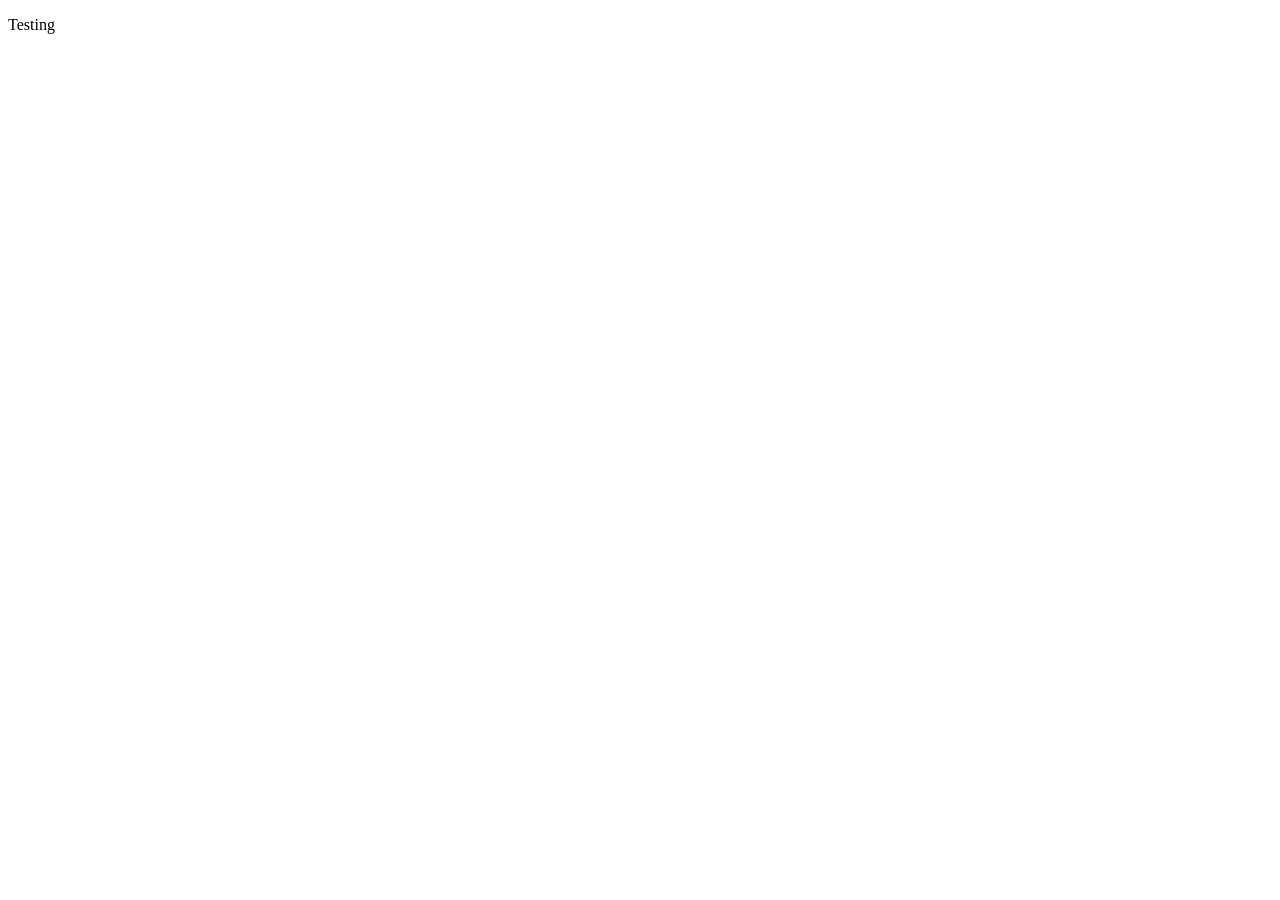
==== frontend/index.html @ ee6163d0 "first commit" ====
<!DOCTYPE html>
<html lang="en">

    <head>
        <meta charset="UTF-8">
        <meta name="viewport" content="width=device-width, initial-scale=1.0">
        <title>Flip Flash</title>

        <script src="https://www.gstatic.com/firebasejs/10.12.0/firebase-app-compat.js"></script>
        <script src="https://www.gstatic.com/firebasejs/10.12.0/firebase-firestore-compat.js"></script>
        <script src="https://www.gstatic.com/firebasejs/10.12.0/firebase-auth-compat.js"></script>

        <link rel="stylesheet" href="./index.css">
    </head>

    <body>

        <p>Testing</p>
        <script src="./js/firebase.js"></script>
        <script src="./js/app.js"></script>
    </body>

</html>
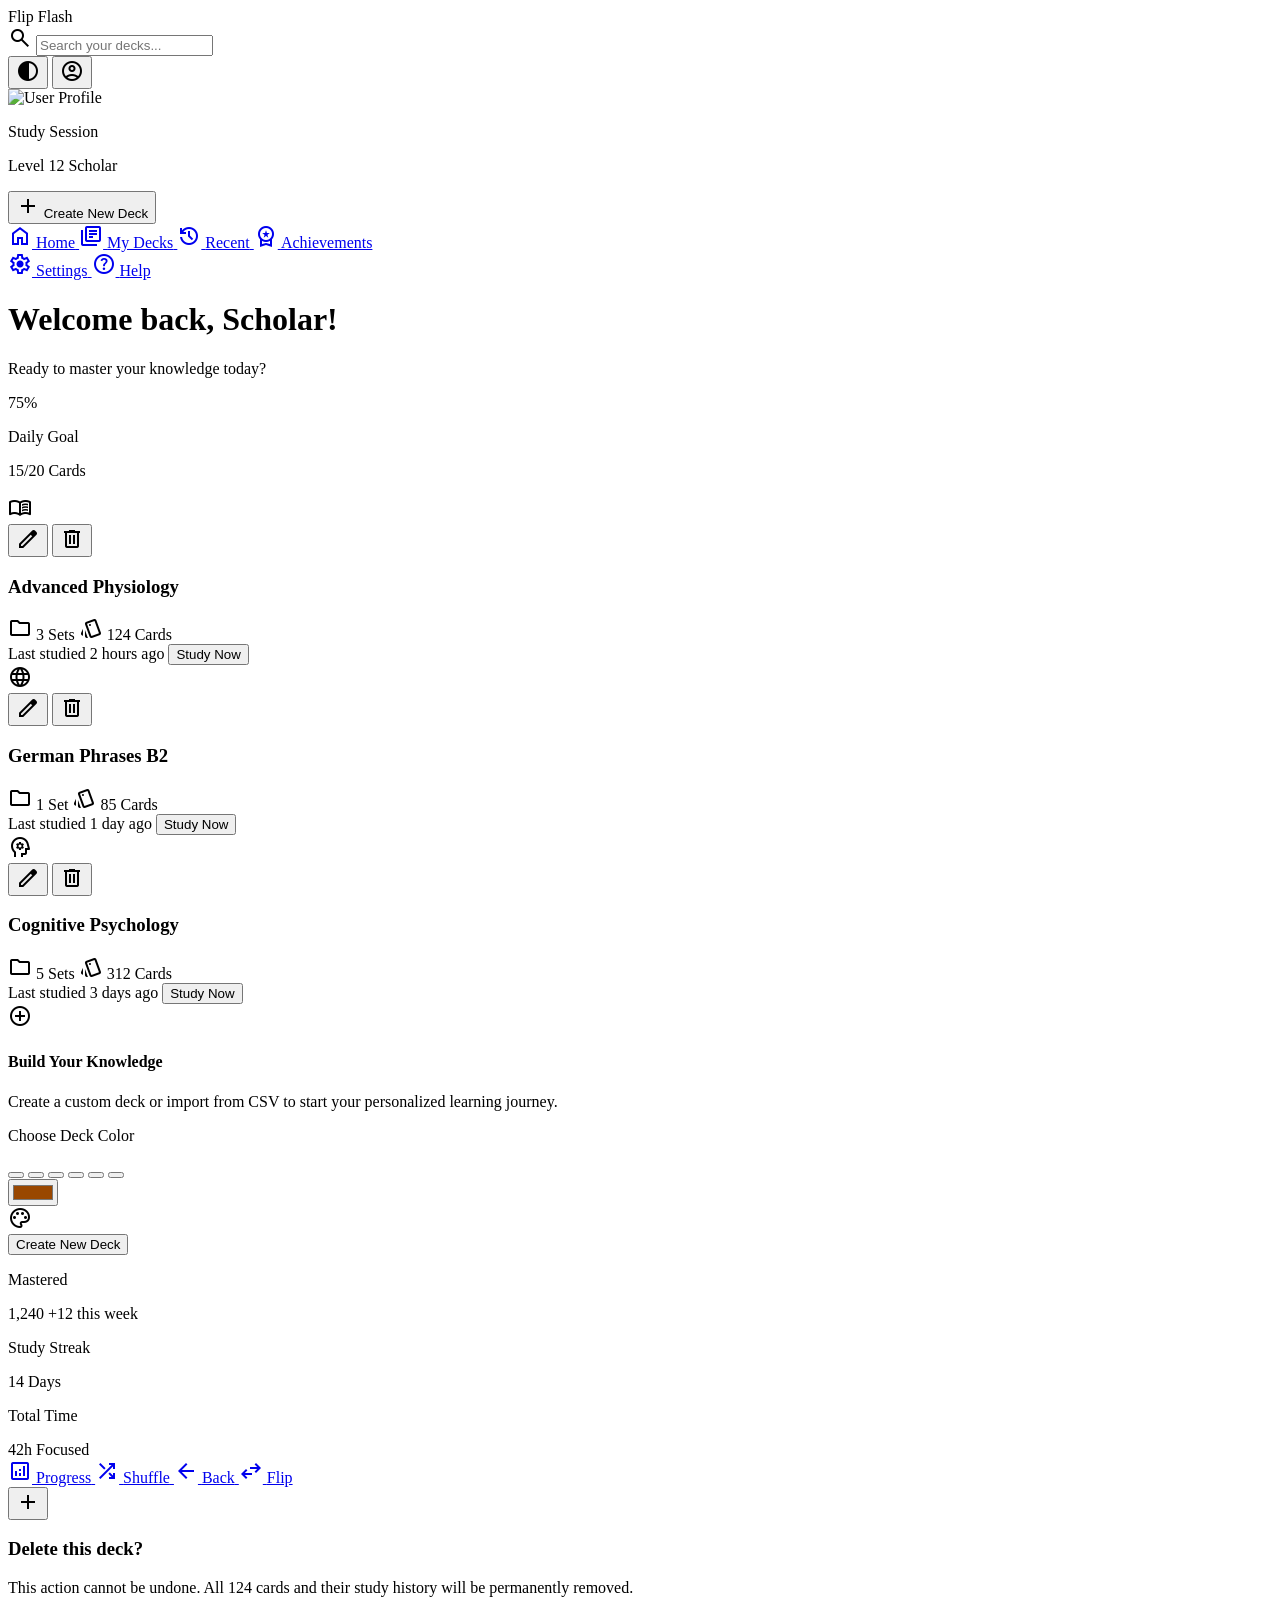
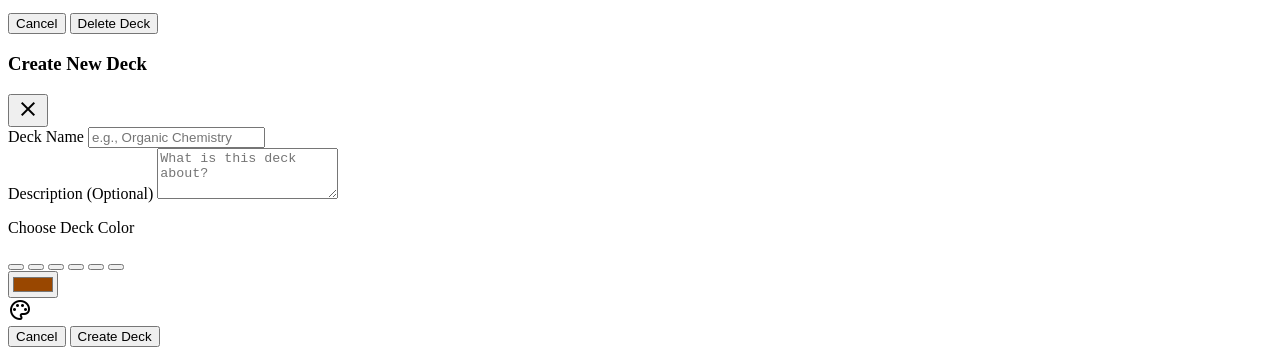
==== commit fe2fe85e: "second commit with html files" ====
--- a/frontend/index.html
+++ b/frontend/index.html
@@ -1,23 +1,577 @@
 <!DOCTYPE html>
-<html lang="en">
-
-    <head>
-        <meta charset="UTF-8">
-        <meta name="viewport" content="width=device-width, initial-scale=1.0">
-        <title>Flip Flash</title>
-
-        <script src="https://www.gstatic.com/firebasejs/10.12.0/firebase-app-compat.js"></script>
-        <script src="https://www.gstatic.com/firebasejs/10.12.0/firebase-firestore-compat.js"></script>
-        <script src="https://www.gstatic.com/firebasejs/10.12.0/firebase-auth-compat.js"></script>
-
-        <link rel="stylesheet" href="./index.css">
-    </head>
-
-    <body>
-
-        <p>Testing</p>
-        <script src="./js/firebase.js"></script>
-        <script src="./js/app.js"></script>
-    </body>
-
+<html class="light" lang="en">
+<head>
+  <meta charset="utf-8"/>
+  <meta content="width=device-width, initial-scale=1.0" name="viewport"/>
+  
+  <!-- Tailwind CSS -->
+  <script src="https://cdn.tailwindcss.com?plugins=forms,container-queries"></script>
+  
+  <!-- Fonts -->
+  <link href="https://fonts.googleapis.com/css2?family=Montserrat:wght@400;500;600;700&display=swap" rel="stylesheet"/>
+  <link href="https://fonts.googleapis.com/css2?family=Material+Symbols+Outlined:wght,FILL@100..700,0..1&display=swap" rel="stylesheet"/>
+  <link href="https://fonts.googleapis.com/css2?family=Material+Symbols+Outlined:wght,FILL@100..700,0..1&display=swap" rel="stylesheet"/>
+  
+  <!-- Tailwind Config -->
+  <script id="tailwind-config">
+    tailwind.config = {
+      darkMode: "class",
+      theme: {
+        extend: {
+          "colors": {
+            "secondary-fixed-dim": "#c8c6c5",
+            "on-primary-fixed": "#321300",
+            "on-error-container": "#93000a",
+            "tertiary": "#006397",
+            "on-secondary": "#ffffff",
+            "on-error": "#ffffff",
+            "surface-container-high": "#fbe4d7",
+            "outline": "#8c7263",
+            "on-secondary-container": "#656464",
+            "error-container": "#ffdad6",
+            "surface-tint": "#994700",
+            "on-tertiary": "#ffffff",
+            "tertiary-container": "#00a9fd",
+            "on-primary-fixed-variant": "#743500",
+            "surface": "#fff8f5",
+            "surface-variant": "#f5ded2",
+            "primary-container": "#ff7b00",
+            "surface-container": "#ffeadf",
+            "surface-container-low": "#fff1ea",
+            "error": "#ba1a1a",
+            "secondary": "#5f5e5e",
+            "tertiary-fixed-dim": "#92ccff",
+            "on-secondary-fixed-variant": "#474646",
+            "secondary-container": "#e5e2e1",
+            "on-surface-variant": "#584235",
+            "primary-fixed": "#ffdbc8",
+            "primary-fixed-dim": "#ffb68a",
+            "surface-container-lowest": "#ffffff",
+            "on-primary-container": "#5d2900",
+            "surface-dim": "#edd5ca",
+            "on-surface": "#251912",
+            "on-tertiary-container": "#003b5c",
+            "on-secondary-fixed": "#1c1b1b",
+            "inverse-primary": "#ffb68a",
+            "on-primary": "#ffffff",
+            "on-tertiary-fixed-variant": "#004b73",
+            "surface-bright": "#fff8f5",
+            "inverse-on-surface": "#ffede5",
+            "on-background": "#251912",
+            "background": "#fff8f5",
+            "primary": "#994700",
+            "tertiary-fixed": "#cce5ff",
+            "surface-container-highest": "#f5ded2",
+            "inverse-surface": "#3b2d26",
+            "on-tertiary-fixed": "#001d31",
+            "secondary-fixed": "#e5e2e1",
+            "outline-variant": "#e0c0af"
+          },
+          "borderRadius": {
+            "DEFAULT": "0.25rem",
+            "lg": "0.5rem",
+            "xl": "0.75rem",
+            "full": "9999px"
+          },
+          "spacing": {
+            "base": "8px",
+            "gutter": "16px",
+            "xl": "48px",
+            "lg": "24px",
+            "sm": "8px",
+            "md": "16px",
+            "margin-mobile": "16px",
+            "margin-desktop": "32px",
+            "xs": "4px"
+          },
+          "fontFamily": {
+            "headline-md": ["Montserrat"],
+            "headline-lg-mobile": ["Montserrat"],
+            "display-lg": ["Montserrat"],
+            "headline-lg": ["Montserrat"],
+            "body-md": ["Montserrat"],
+            "body-lg": ["Montserrat"],
+            "label-sm": ["Montserrat"],
+            "label-lg": ["Montserrat"]
+          },
+          "fontSize": {
+            "headline-md": ["24px", {"lineHeight": "32px", "fontWeight": "600"}],
+            "headline-lg-mobile": ["24px", {"lineHeight": "32px", "fontWeight": "700"}],
+            "display-lg": ["48px", {"lineHeight": "56px", "letterSpacing": "-0.02em", "fontWeight": "700"}],
+            "headline-lg": ["32px", {"lineHeight": "40px", "fontWeight": "700"}],
+            "body-md": ["16px", {"lineHeight": "24px", "fontWeight": "400"}],
+            "body-lg": ["18px", {"lineHeight": "28px", "fontWeight": "400"}],
+            "label-sm": ["12px", {"lineHeight": "16px", "fontWeight": "500"}],
+            "label-lg": ["14px", {"lineHeight": "20px", "letterSpacing": "0.01em", "fontWeight": "600"}]
+          }
+        },
+      },
+    }
+  </script>
+  
+  <!-- Custom Styles -->
+  <style>
+    .material-symbols-outlined {
+      font-variation-settings: 'FILL' 0, 'wght' 400, 'GRAD' 0, 'opsz' 24;
+    }
+    .card-lift {
+      transition: transform 0.2s ease, box-shadow 0.2s ease;
+    }
+    .card-lift:hover {
+      transform: translateY(-4px);
+      box-shadow: 0px 8px 30px rgba(0,0,0,0.12);
+    }
+  </style>
+</head>
+
+<body class="bg-surface font-body-md text-on-surface">
+
+  <!-- ==================== TOP APP BAR ==================== -->
+  <header class="bg-surface-container-lowest dark:bg-surface-dim border-b border-outline-variant dark:border-outline shadow-sm dark:shadow-none fixed top-0 full-width z-50 flex justify-between items-center w-full px-margin-mobile md:px-margin-desktop py-base">
+    
+    <!-- Logo -->
+    <div class="flex items-center gap-base">
+      <span class="font-display-lg text-headline-lg font-bold text-primary dark:text-primary-container">Flip Flash</span>
+    </div>
+    
+    <!-- Search Bar (Desktop) -->
+    <div class="hidden md:flex flex-1 max-w-xl mx-lg">
+      <div class="relative w-full">
+        <span class="material-symbols-outlined absolute left-3 top-1/2 -translate-y-1/2 text-on-surface-variant">search</span>
+        <input class="w-full bg-surface-container border-none rounded-full py-2 pl-10 pr-4 focus:ring-2 focus:ring-primary text-body-md" placeholder="Search your decks..." type="text"/>
+      </div>
+    </div>
+    
+    <!-- Action Buttons -->
+    <div class="flex items-center gap-md">
+      <!-- Theme Toggle -->
+      <button class="p-2 rounded-full hover:bg-surface-container-high dark:hover:bg-surface-container-highest transition-colors active:scale-95 duration-150 ease-in-out">
+        <span class="material-symbols-outlined text-primary dark:text-primary-fixed-dim" data-icon="contrast">contrast</span>
+      </button>
+      <!-- Profile -->
+      <button class="p-2 rounded-full hover:bg-surface-container-high dark:hover:bg-surface-container-highest transition-colors active:scale-95 duration-150 ease-in-out">
+        <span class="material-symbols-outlined text-primary dark:text-primary-fixed-dim" data-icon="account_circle">account_circle</span>
+      </button>
+    </div>
+    
+  </header>
+
+  <!-- ==================== MAIN LAYOUT ==================== -->
+  <div class="flex min-h-screen pt-20">
+    
+    <!-- ==================== SIDE NAVIGATION BAR (Desktop) ==================== -->
+    <aside class="h-screen w-64 hidden lg:flex flex-col border-r border-outline-variant dark:border-outline bg-surface dark:bg-surface-dim fixed left-0 top-0 z-40 p-md">
+      
+      <!-- User Profile Section -->
+      <div class="mt-20 mb-lg px-xs">
+        <div class="flex items-center gap-sm mb-lg">
+          <img 
+            alt="User Profile" 
+            class="w-10 h-10 rounded-full bg-primary-fixed" 
+            src="https://lh3.googleusercontent.com/aida-public/[base64]"
+          />
+          <div>
+            <p class="font-bold text-on-surface leading-tight">Study Session</p>
+            <p class="text-label-sm text-on-surface-variant">Level 12 Scholar</p>
+          </div>
+        </div>
+        
+        <!-- Create Deck Button -->
+        <button 
+          class="w-full py-3 bg-primary-container text-on-primary-container font-bold rounded-xl flex items-center justify-center gap-2 mb-lg shadow-sm hover:brightness-105 active:translate-x-1 duration-200" 
+          onclick="document.getElementById('createDeckModal').classList.remove('hidden')"
+        >
+          <span class="material-symbols-outlined">add</span>
+          Create New Deck
+        </button>
+        
+        <!-- Navigation Links -->
+        <nav class="space-y-sm">
+          <a class="flex items-center gap-md p-md bg-primary-container dark:bg-primary-fixed text-on-primary-container font-bold rounded-xl active:translate-x-1 duration-200" href="#">
+            <span class="material-symbols-outlined" data-icon="home">home</span>
+            <span>Home</span>
+          </a>
+          <a class="flex items-center gap-md p-md text-on-surface-variant dark:text-secondary-fixed-dim hover:bg-surface-variant dark:hover:bg-secondary-container rounded-xl transition-all active:translate-x-1 duration-200" href="#">
+            <span class="material-symbols-outlined" data-icon="library_books">library_books</span>
+            <span>My Decks</span>
+          </a>
+          <a class="flex items-center gap-md p-md text-on-surface-variant dark:text-secondary-fixed-dim hover:bg-surface-variant dark:hover:bg-secondary-container rounded-xl transition-all active:translate-x-1 duration-200" href="#">
+            <span class="material-symbols-outlined" data-icon="history">history</span>
+            <span>Recent</span>
+          </a>
+          <a class="flex items-center gap-md p-md text-on-surface-variant dark:text-secondary-fixed-dim hover:bg-surface-variant dark:hover:bg-secondary-container rounded-xl transition-all active:translate-x-1 duration-200" href="#">
+            <span class="material-symbols-outlined" data-icon="workspace_premium">workspace_premium</span>
+            <span>Achievements</span>
+          </a>
+        </nav>
+      </div>
+      
+      <!-- Bottom Links -->
+      <div class="mt-auto border-t border-outline-variant pt-md">
+        <a class="flex items-center gap-md p-md text-on-surface-variant hover:bg-surface-variant rounded-xl transition-all" href="#">
+          <span class="material-symbols-outlined" data-icon="settings">settings</span>
+          <span>Settings</span>
+        </a>
+        <a class="flex items-center gap-md p-md text-on-surface-variant hover:bg-surface-variant rounded-xl transition-all" href="#">
+          <span class="material-symbols-outlined" data-icon="help">help</span>
+          <span>Help</span>
+        </a>
+      </div>
+      
+    </aside>
+
+    <!-- ==================== MAIN CONTENT ==================== -->
+    <main class="flex-1 lg:ml-64 p-margin-mobile md:p-margin-desktop bg-surface">
+      <div class="max-w-[1200px] mx-auto">
+        
+        <!-- Header Section -->
+        <div class="flex flex-col md:flex-row md:items-end justify-between gap-md mb-xl">
+          <div>
+            <h1 class="font-display-lg text-headline-lg text-on-surface">Welcome back, Scholar!</h1>
+            <p class="text-body-lg text-on-surface-variant">Ready to master your knowledge today?</p>
+          </div>
+          
+          <!-- Daily Goal -->
+          <div class="flex items-center gap-md bg-surface-container-low p-md rounded-2xl border border-outline-variant/30">
+            <div class="w-12 h-12 rounded-full border-4 border-primary border-t-outline-variant flex items-center justify-center">
+              <span class="text-label-lg font-bold">75%</span>
+            </div>
+            <div>
+              <p class="text-label-sm text-on-surface-variant uppercase tracking-wider">Daily Goal</p>
+              <p class="text-body-md font-bold">15/20 Cards</p>
+            </div>
+          </div>
+        </div>
+
+        <!-- ==================== BENTO GRID - DECKS ==================== -->
+        <div class="grid grid-cols-1 md:grid-cols-2 xl:grid-cols-3 gap-lg">
+          
+          <!-- Deck Card 1: Advanced Physiology -->
+          <div class="card-lift relative group bg-surface-container-lowest border border-outline-variant rounded-xl p-lg shadow-[0px_4px_20px_rgba(0,0,0,0.05)]">
+            <div class="absolute top-0 left-0 w-1.5 h-full bg-primary rounded-l-xl"></div>
+            
+            <div class="flex justify-between items-start mb-md">
+              <div class="bg-primary/10 text-primary p-2 rounded-lg">
+                <span class="material-symbols-outlined">menu_book</span>
+              </div>
+              <div class="flex gap-xs">
+                <button class="p-1.5 text-on-surface-variant hover:bg-surface-variant rounded-full transition-colors">
+                  <span class="material-symbols-outlined text-[20px]">edit</span>
+                </button>
+                <button class="p-1.5 text-error hover:bg-error-container rounded-full transition-colors">
+                  <span class="material-symbols-outlined text-[20px]">delete</span>
+                </button>
+              </div>
+            </div>
+            
+            <h3 class="font-headline-md text-headline-md text-on-surface mb-xs">Advanced Physiology</h3>
+            
+            <div class="flex items-center gap-base text-label-lg text-on-surface-variant mb-lg">
+              <span class="flex items-center gap-xs">
+                <span class="material-symbols-outlined text-[18px]">folder</span> 3 Sets
+              </span>
+              <span class="w-1 h-1 bg-outline-variant rounded-full"></span>
+              <span class="flex items-center gap-xs">
+                <span class="material-symbols-outlined text-[18px]">style</span> 124 Cards
+              </span>
+            </div>
+            
+            <div class="flex items-center justify-between mt-auto pt-md border-t border-outline-variant/30">
+              <span class="text-label-sm text-on-surface-variant">Last studied 2 hours ago</span>
+              <button class="bg-surface-variant hover:bg-primary hover:text-on-primary text-primary font-bold px-4 py-2 rounded-full transition-all text-label-lg">Study Now</button>
+            </div>
+          </div>
+
+          <!-- Deck Card 2: German Phrases B2 -->
+          <div class="card-lift relative group bg-surface-container-lowest border border-outline-variant rounded-xl p-lg shadow-[0px_4px_20px_rgba(0,0,0,0.05)]">
+            <div class="absolute top-0 left-0 w-1.5 h-full bg-tertiary rounded-l-xl"></div>
+            
+            <div class="flex justify-between items-start mb-md">
+              <div class="bg-tertiary/10 text-tertiary p-2 rounded-lg">
+                <span class="material-symbols-outlined">language</span>
+              </div>
+              <div class="flex gap-xs">
+                <button class="p-1.5 text-on-surface-variant hover:bg-surface-variant rounded-full transition-colors">
+                  <span class="material-symbols-outlined text-[20px]">edit</span>
+                </button>
+                <button class="p-1.5 text-error hover:bg-error-container rounded-full transition-colors">
+                  <span class="material-symbols-outlined text-[20px]">delete</span>
+                </button>
+              </div>
+            </div>
+            
+            <h3 class="font-headline-md text-headline-md text-on-surface mb-xs">German Phrases B2</h3>
+            
+            <div class="flex items-center gap-base text-label-lg text-on-surface-variant mb-lg">
+              <span class="flex items-center gap-xs">
+                <span class="material-symbols-outlined text-[18px]">folder</span> 1 Set
+              </span>
+              <span class="w-1 h-1 bg-outline-variant rounded-full"></span>
+              <span class="flex items-center gap-xs">
+                <span class="material-symbols-outlined text-[18px]">style</span> 85 Cards
+              </span>
+            </div>
+            
+            <div class="flex items-center justify-between mt-auto pt-md border-t border-outline-variant/30">
+              <span class="text-label-sm text-on-surface-variant">Last studied 1 day ago</span>
+              <button class="bg-surface-variant hover:bg-tertiary hover:text-on-tertiary text-tertiary font-bold px-4 py-2 rounded-full transition-all text-label-lg">Study Now</button>
+            </div>
+          </div>
+
+          <!-- Deck Card 3: Cognitive Psychology -->
+          <div class="card-lift relative group bg-surface-container-lowest border border-outline-variant rounded-xl p-lg shadow-[0px_4px_20px_rgba(0,0,0,0.05)]">
+            <div class="absolute top-0 left-0 w-1.5 h-full bg-secondary rounded-l-xl"></div>
+            
+            <div class="flex justify-between items-start mb-md">
+              <div class="bg-secondary/10 text-secondary p-2 rounded-lg">
+                <span class="material-symbols-outlined">psychology</span>
+              </div>
+              <div class="flex gap-xs">
+                <button class="p-1.5 text-on-surface-variant hover:bg-surface-variant rounded-full transition-colors">
+                  <span class="material-symbols-outlined text-[20px]">edit</span>
+                </button>
+                <button class="p-1.5 text-error hover:bg-error-container rounded-full transition-colors">
+                  <span class="material-symbols-outlined text-[20px]">delete</span>
+                </button>
+              </div>
+            </div>
+            
+            <h3 class="font-headline-md text-headline-md text-on-surface mb-xs">Cognitive Psychology</h3>
+            
+            <div class="flex items-center gap-base text-label-lg text-on-surface-variant mb-lg">
+              <span class="flex items-center gap-xs">
+                <span class="material-symbols-outlined text-[18px]">folder</span> 5 Sets
+              </span>
+              <span class="w-1 h-1 bg-outline-variant rounded-full"></span>
+              <span class="flex items-center gap-xs">
+                <span class="material-symbols-outlined text-[18px]">style</span> 312 Cards
+              </span>
+            </div>
+            
+            <div class="flex items-center justify-between mt-auto pt-md border-t border-outline-variant/30">
+              <span class="text-label-sm text-on-surface-variant">Last studied 3 days ago</span>
+              <button class="bg-surface-variant hover:bg-secondary hover:text-on-secondary text-secondary font-bold px-4 py-2 rounded-full transition-all text-label-lg">Study Now</button>
+            </div>
+          </div>
+
+          <!-- ==================== ADD NEW DECK SECTION ==================== -->
+          <div class="col-span-1 md:col-span-2 xl:col-span-3 bg-primary-container/20 rounded-2xl border-2 border-dashed border-primary/30 flex flex-col items-center justify-center text-center p-lg md:p-xl">
+            
+            <div class="bg-primary text-on-primary w-16 h-16 rounded-full flex items-center justify-center mb-md shadow-lg">
+              <span class="material-symbols-outlined text-[32px]">add_circle</span>
+            </div>
+            
+            <h4 class="font-headline-md text-headline-md text-primary mb-xs">Build Your Knowledge</h4>
+            <p class="text-body-lg text-on-surface-variant max-w-md mx-auto mb-lg">
+              Create a custom deck or import from CSV to start your personalized learning journey.
+            </p>
+            
+            <!-- Color Picker -->
+            <div class="w-full max-w-md mx-auto mb-lg text-left">
+              <p class="text-label-lg text-on-surface-variant mb-md text-center">Choose Deck Color</p>
+              <div class="flex flex-wrap justify-center gap-md">
+                <button 
+                  class="w-10 h-10 rounded-full bg-primary border-2 border-white shadow-sm hover:scale-110 transition-transform ring-2 ring-primary ring-offset-2" 
+                  onclick="document.getElementById('createDeckModal').classList.remove('hidden')"
+                ></button>
+                <button 
+                  class="w-10 h-10 rounded-full bg-tertiary border-2 border-white shadow-sm hover:scale-110 transition-transform" 
+                  onclick="document.getElementById('createDeckModal').classList.remove('hidden')"
+                ></button>
+                <button 
+                  class="w-10 h-10 rounded-full bg-secondary border-2 border-white shadow-sm hover:scale-110 transition-transform" 
+                  onclick="document.getElementById('createDeckModal').classList.remove('hidden')"
+                ></button>
+                <button 
+                  class="w-10 h-10 rounded-full bg-[#E91E63] border-2 border-white shadow-sm hover:scale-110 transition-transform" 
+                  onclick="document.getElementById('createDeckModal').classList.remove('hidden')"
+                ></button>
+                <button 
+                  class="w-10 h-10 rounded-full bg-[#9C27B0] border-2 border-white shadow-sm hover:scale-110 transition-transform" 
+                  onclick="document.getElementById('createDeckModal').classList.remove('hidden')"
+                ></button>
+                <button 
+                  class="w-10 h-10 rounded-full bg-[#4CAF50] border-2 border-white shadow-sm hover:scale-110 transition-transform" 
+                  onclick="document.getElementById('createDeckModal').classList.remove('hidden')"
+                ></button>
+                
+                <!-- Custom Color Picker -->
+                <div class="relative w-10 h-10">
+                  <input class="absolute inset-0 w-full h-full opacity-0 cursor-pointer z-10" id="customColor" type="color" value="#994700"/>
+                  <div class="w-10 h-10 rounded-full border-2 border-dashed border-outline flex items-center justify-center bg-surface-container">
+                    <span class="material-symbols-outlined text-[20px] text-on-surface-variant">palette</span>
+                  </div>
+                </div>
+              </div>
+            </div>
+            
+            <button 
+              class="bg-primary text-on-primary font-bold px-xl py-md rounded-full shadow-md hover:brightness-110 active:scale-95 transition-all" 
+              onclick="document.getElementById('createDeckModal').classList.remove('hidden')"
+            >
+              Create New Deck
+            </button>
+          </div>
+          
+        </div>
+
+        <!-- ==================== LEARNING STATS SECTION ==================== -->
+        <div class="mt-xl grid grid-cols-1 md:grid-cols-3 gap-lg">
+          
+          <!-- Mastered Cards -->
+          <div class="bg-surface-container border border-outline-variant rounded-xl p-lg">
+            <p class="text-label-sm text-on-surface-variant uppercase tracking-widest font-bold mb-sm">Mastered</p>
+            <div class="flex items-end gap-sm">
+              <span class="text-display-lg font-display-lg text-on-surface leading-none">1,240</span>
+              <span class="text-tertiary font-bold mb-xs text-label-lg">+12 this week</span>
+            </div>
+          </div>
+          
+          <!-- Study Streak -->
+          <div class="bg-surface-container border border-outline-variant rounded-xl p-lg">
+            <p class="text-label-sm text-on-surface-variant uppercase tracking-widest font-bold mb-sm">Study Streak</p>
+            <div class="flex items-end gap-sm">
+              <span class="text-display-lg font-display-lg text-on-surface leading-none">14</span>
+              <span class="text-primary font-bold mb-xs text-label-lg">Days</span>
+            </div>
+          </div>
+          
+          <!-- Total Time -->
+          <div class="bg-surface-container border border-outline-variant rounded-xl p-lg">
+            <p class="text-label-sm text-on-surface-variant uppercase tracking-widest font-bold mb-sm">Total Time</p>
+            <div class="flex items-end gap-sm">
+              <span class="text-display-lg font-display-lg text-on-surface leading-none">42h</span>
+              <span class="text-on-surface-variant font-bold mb-xs text-label-lg">Focused</span>
+            </div>
+          </div>
+          
+        </div>
+        
+      </div>
+    </main>
+    
+  </div>
+
+  <!-- ==================== BOTTOM NAVIGATION BAR (Mobile Only) ==================== -->
+  <nav class="md:hidden fixed bottom-0 left-0 w-full z-50 flex justify-around items-center px-4 pb-safe pt-2 bg-surface-container/90 backdrop-blur-md shadow-lg rounded-t-xl">
+    <a class="flex flex-col items-center justify-center text-on-surface-variant hover:text-primary transition-transform hover:-translate-y-1" href="#">
+      <span class="material-symbols-outlined" data-icon="analytics">analytics</span>
+      <span class="font-label-lg text-label-lg">Progress</span>
+    </a>
+    
+    <!-- Center Shuffle Button -->
+    <a class="flex flex-col items-center justify-center bg-primary text-on-primary rounded-full w-12 h-12 mb-2 shadow-md Active: scale-90 transition-all duration-100 ease-out" href="#">
+      <span class="material-symbols-outlined" data-icon="shuffle">shuffle</span>
+      <span class="sr-only">Shuffle</span>
+    </a>
+    
+    <a class="flex flex-col items-center justify-center text-on-surface-variant hover:text-primary transition-transform hover:-translate-y-1" href="#">
+      <span class="material-symbols-outlined" data-icon="arrow_back">arrow_back</span>
+      <span class="font-label-lg text-label-lg">Back</span>
+    </a>
+    
+    <a class="flex flex-col items-center justify-center text-on-surface-variant hover:text-primary transition-transform hover:-translate-y-1" href="#">
+      <span class="material-symbols-outlined" data-icon="swap_horiz">swap_horiz</span>
+      <span class="font-label-lg text-label-lg">Flip</span>
+    </a>
+  </nav>
+
+  <!-- ==================== FLOATING ACTION BUTTON (FAB) ==================== -->
+  <button 
+    class="fixed bottom-gutter right-gutter md:bottom-xl md:right-xl bg-primary-container text-on-primary-container w-14 h-14 md:w-16 md:h-16 rounded-2xl shadow-xl flex items-center justify-center hover:scale-110 active:scale-95 transition-all z-30 lg:hidden" 
+    onclick="document.getElementById('createDeckModal').classList.remove('hidden')"
+  >
+    <span class="material-symbols-outlined text-[32px]">add</span>
+  </button>
+
+  <!-- ==================== DELETE CONFIRMATION MODAL (Hidden) ==================== -->
+  <div class="hidden fixed inset-0 bg-on-background/40 backdrop-blur-sm z-[100] flex items-center justify-center p-gutter">
+    <div class="bg-surface-container-lowest max-w-md w-full rounded-2xl p-xl shadow-2xl border border-outline-variant">
+      <h3 class="font-headline-md text-headline-md text-on-surface mb-md">Delete this deck?</h3>
+      <p class="text-body-md text-on-surface-variant mb-xl">
+        This action cannot be undone. All 124 cards and their study history will be permanently removed.
+      </p>
+      <div class="flex justify-end gap-md">
+        <button class="px-lg py-2 font-bold text-on-surface-variant hover:bg-surface-variant rounded-full transition-colors">Cancel</button>
+        <button class="px-lg py-2 font-bold bg-error text-on-error rounded-full hover:brightness-110 transition-all">Delete Deck</button>
+      </div>
+    </div>
+  </div>
+
+  <!-- ==================== CREATE DECK MODAL (Hidden) ==================== -->
+  <div class="hidden fixed inset-0 bg-on-background/40 backdrop-blur-sm z-[100] flex items-center justify-center p-gutter" id="createDeckModal">
+    <div class="bg-surface-container-lowest max-w-lg w-full rounded-2xl p-xl shadow-2xl border border-outline-variant flex flex-col gap-lg">
+      
+      <!-- Modal Header -->
+      <div class="flex justify-between items-center">
+        <h3 class="font-headline-md text-headline-md text-on-surface">Create New Deck</h3>
+        <button 
+          class="p-1 text-on-surface-variant hover:bg-surface-variant rounded-full" 
+          onclick="document.getElementById('createDeckModal').classList.add('hidden')"
+        >
+          <span class="material-symbols-outlined">close</span>
+        </button>
+      </div>
+      
+      <!-- Form Fields -->
+      <div class="space-y-md">
+        <!-- Deck Name -->
+        <div>
+          <label class="block text-label-lg text-on-surface-variant mb-xs">Deck Name</label>
+          <input 
+            class="w-full bg-surface-container border-outline-variant rounded-xl py-3 px-4 focus:ring-2 focus:ring-primary text-body-md" 
+            placeholder="e.g., Organic Chemistry" 
+            type="text"
+          />
+        </div>
+        
+        <!-- Description -->
+        <div>
+          <label class="block text-label-lg text-on-surface-variant mb-xs">Description (Optional)</label>
+          <textarea 
+            class="w-full bg-surface-container border-outline-variant rounded-xl py-3 px-4 focus:ring-2 focus:ring-primary text-body-md" 
+            placeholder="What is this deck about?" 
+            rows="3"
+          ></textarea>
+        </div>
+        
+        <!-- Color Picker -->
+        <div>
+          <p class="text-label-lg text-on-surface-variant mb-md">Choose Deck Color</p>
+          <div class="flex flex-wrap gap-md">
+            <button class="w-10 h-10 rounded-full bg-primary border-2 border-white shadow-sm hover:scale-110 transition-transform ring-2 ring-primary ring-offset-2"></button>
+            <button class="w-10 h-10 rounded-full bg-tertiary border-2 border-white shadow-sm hover:scale-110 transition-transform"></button>
+            <button class="w-10 h-10 rounded-full bg-secondary border-2 border-white shadow-sm hover:scale-110 transition-transform"></button>
+            <button class="w-10 h-10 rounded-full bg-[#E91E63] border-2 border-white shadow-sm hover:scale-110 transition-transform"></button>
+            <button class="w-10 h-10 rounded-full bg-[#9C27B0] border-2 border-white shadow-sm hover:scale-110 transition-transform"></button>
+            <button class="w-10 h-10 rounded-full bg-[#4CAF50] border-2 border-white shadow-sm hover:scale-110 transition-transform"></button>
+            
+            <!-- Custom Color Picker -->
+            <div class="relative w-10 h-10">
+              <input class="absolute inset-0 w-full h-full opacity-0 cursor-pointer z-10" type="color" value="#994700"/>
+              <div class="w-10 h-10 rounded-full border-2 border-dashed border-outline flex items-center justify-center bg-surface-container">
+                <span class="material-symbols-outlined text-[20px] text-on-surface-variant">palette</span>
+              </div>
+            </div>
+          </div>
+        </div>
+      </div>
+      
+      <!-- Modal Actions -->
+      <div class="flex justify-end gap-md pt-md">
+        <button 
+          class="px-lg py-2.5 font-bold text-on-surface-variant hover:bg-surface-variant rounded-full transition-colors" 
+          onclick="document.getElementById('createDeckModal').classList.add('hidden')"
+        >
+          Cancel
+        </button>
+        <button class="px-lg py-2.5 font-bold bg-[#FF7B00] text-white rounded-full hover:brightness-110 shadow-md transition-all">
+          Create Deck
+        </button>
+      </div>
+      
+    </div>
+  </div>
+
+</body>
 </html>
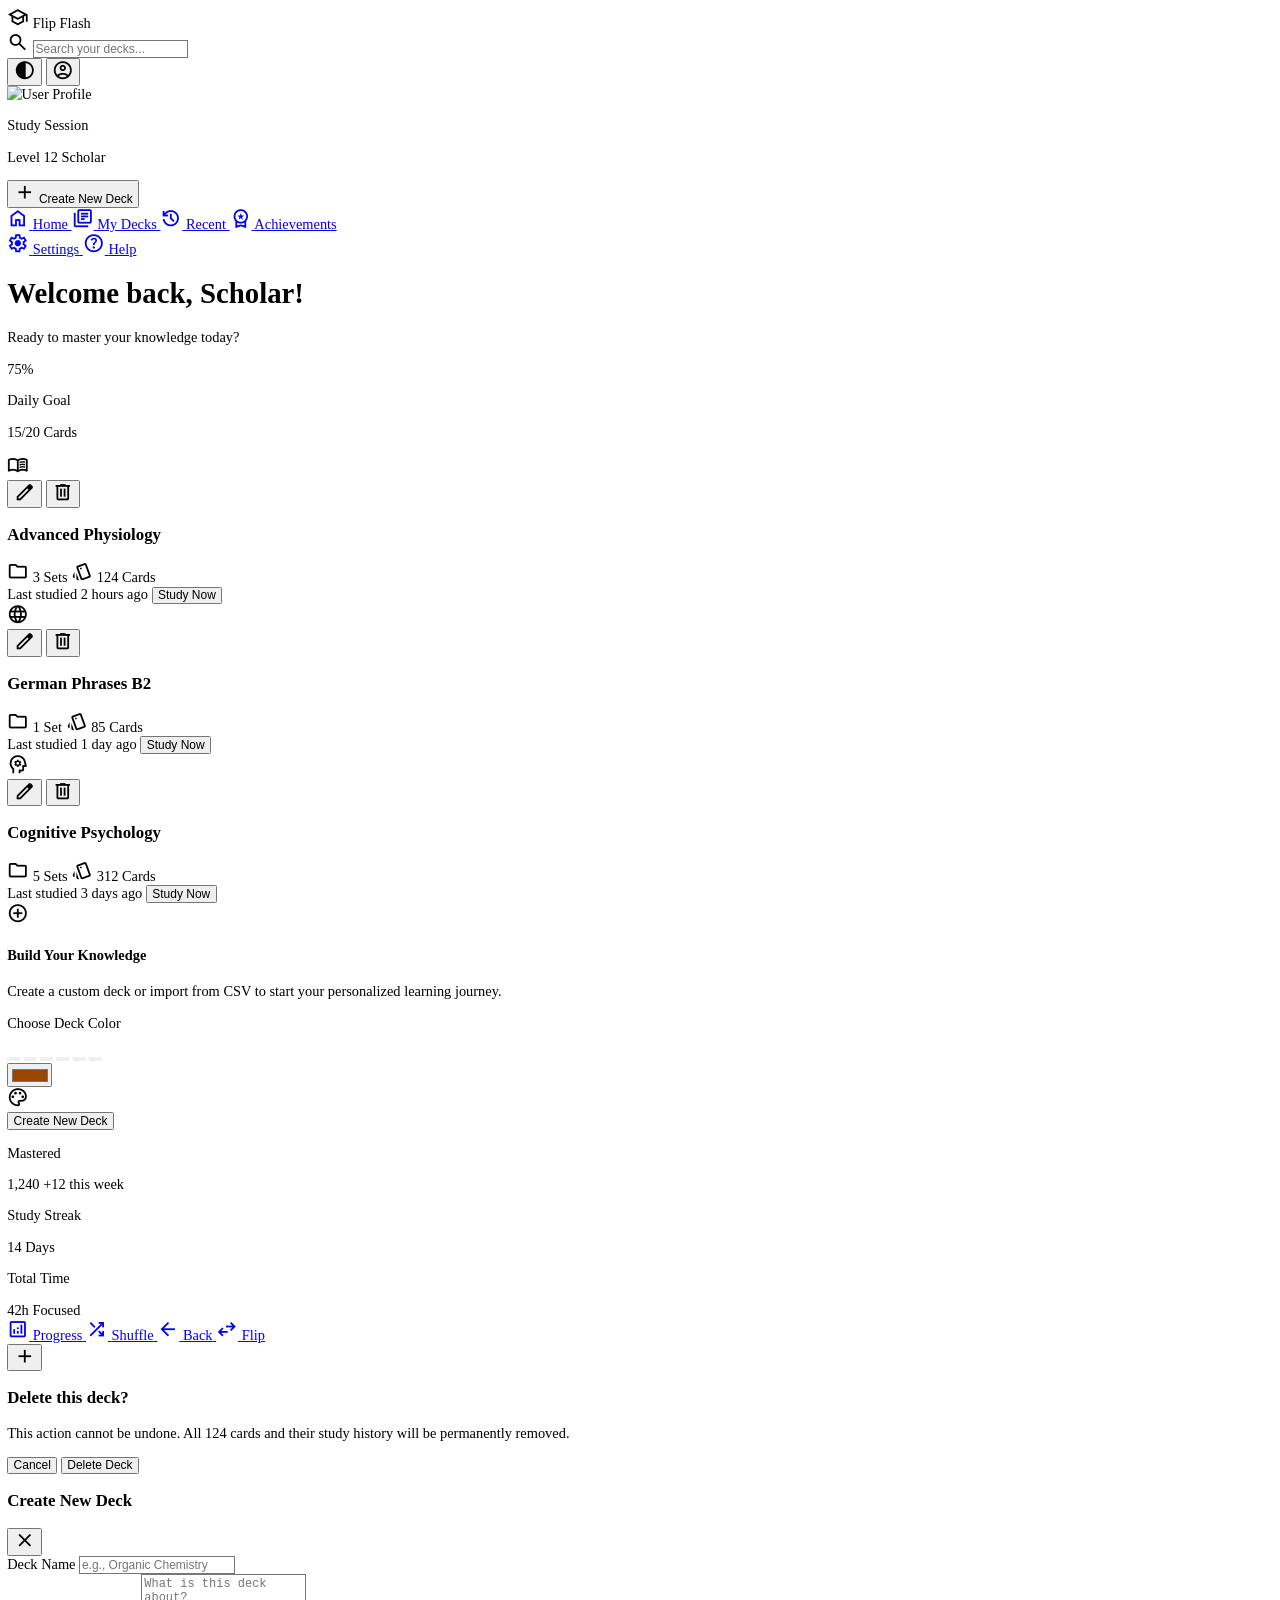
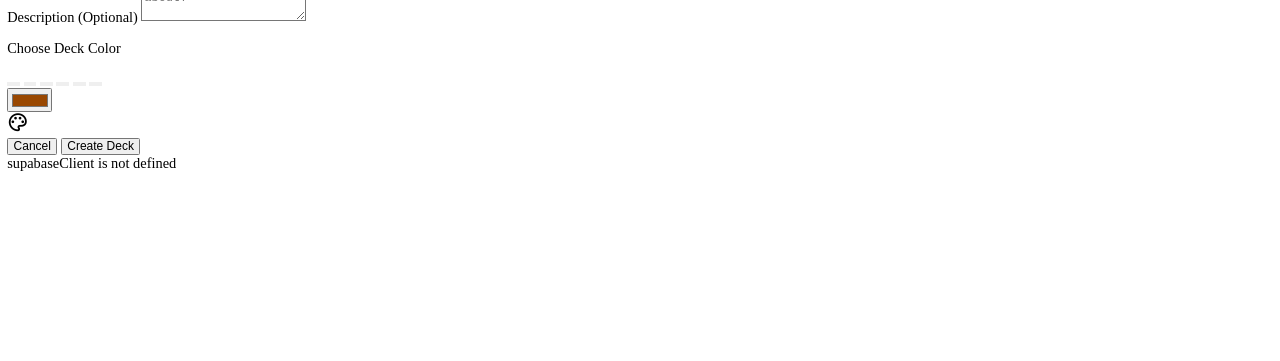
==== commit 2aae6b8a: ""6th: ôi tôi mệt quá"" ====
--- a/frontend/index.html
+++ b/frontend/index.html
@@ -111,6 +111,9 @@
   
   <!-- Custom Styles -->
   <style>
+    body {
+      zoom: 0.9;
+    }
     .material-symbols-outlined {
       font-variation-settings: 'FILL' 0, 'wght' 400, 'GRAD' 0, 'opsz' 24;
     }
@@ -122,6 +125,10 @@
       box-shadow: 0px 8px 30px rgba(0,0,0,0.12);
     }
   </style>
+
+  <script src="https://cdn.jsdelivr.net/npm/@supabase/supabase-js@2"></script>
+  <script src="./js/supabase-config.js"></script>
+  <script src="./js/app-supabase.js"></script>
 </head>
 
 <body class="bg-surface font-body-md text-on-surface">
@@ -130,7 +137,8 @@
   <header class="bg-surface-container-lowest dark:bg-surface-dim border-b border-outline-variant dark:border-outline shadow-sm dark:shadow-none fixed top-0 full-width z-50 flex justify-between items-center w-full px-margin-mobile md:px-margin-desktop py-base">
     
     <!-- Logo -->
-    <div class="flex items-center gap-base">
+    <div class="flex items-center gap-md">
+      <span class="material-symbols-outlined text-primary text-headline-lg">school</span>
       <span class="font-display-lg text-headline-lg font-bold text-primary dark:text-primary-container">Flip Flash</span>
     </div>
     
@@ -187,19 +195,19 @@
         
         <!-- Navigation Links -->
         <nav class="space-y-sm">
-          <a class="flex items-center gap-md p-md bg-primary-container dark:bg-primary-fixed text-on-primary-container font-bold rounded-xl active:translate-x-1 duration-200" href="#">
+          <a class="flex items-center gap-md p-md bg-primary-container dark:bg-primary-fixed text-on-primary-container font-bold rounded-xl active:translate-x-1 duration-200" href="index.html">
             <span class="material-symbols-outlined" data-icon="home">home</span>
             <span>Home</span>
           </a>
-          <a class="flex items-center gap-md p-md text-on-surface-variant dark:text-secondary-fixed-dim hover:bg-surface-variant dark:hover:bg-secondary-container rounded-xl transition-all active:translate-x-1 duration-200" href="#">
+          <a class="flex items-center gap-md p-md text-on-surface-variant dark:text-secondary-fixed-dim hover:bg-surface-variant dark:hover:bg-secondary-container rounded-xl transition-all active:translate-x-1 duration-200" href="decks.html">
             <span class="material-symbols-outlined" data-icon="library_books">library_books</span>
             <span>My Decks</span>
           </a>
-          <a class="flex items-center gap-md p-md text-on-surface-variant dark:text-secondary-fixed-dim hover:bg-surface-variant dark:hover:bg-secondary-container rounded-xl transition-all active:translate-x-1 duration-200" href="#">
+          <a class="flex items-center gap-md p-md text-on-surface-variant dark:text-secondary-fixed-dim hover:bg-surface-variant dark:hover:bg-secondary-container rounded-xl transition-all active:translate-x-1 duration-200" href="recent.html">
             <span class="material-symbols-outlined" data-icon="history">history</span>
             <span>Recent</span>
           </a>
-          <a class="flex items-center gap-md p-md text-on-surface-variant dark:text-secondary-fixed-dim hover:bg-surface-variant dark:hover:bg-secondary-container rounded-xl transition-all active:translate-x-1 duration-200" href="#">
+          <a class="flex items-center gap-md p-md text-on-surface-variant dark:text-secondary-fixed-dim hover:bg-surface-variant dark:hover:bg-secondary-container rounded-xl transition-all active:translate-x-1 duration-200" href="achievements.html">
             <span class="material-symbols-outlined" data-icon="workspace_premium">workspace_premium</span>
             <span>Achievements</span>
           </a>
@@ -208,11 +216,11 @@
       
       <!-- Bottom Links -->
       <div class="mt-auto border-t border-outline-variant pt-md">
-        <a class="flex items-center gap-md p-md text-on-surface-variant hover:bg-surface-variant rounded-xl transition-all" href="#">
+        <a class="flex items-center gap-md p-md text-on-surface-variant hover:bg-surface-variant rounded-xl transition-all" href="manage-account.html">
           <span class="material-symbols-outlined" data-icon="settings">settings</span>
           <span>Settings</span>
         </a>
-        <a class="flex items-center gap-md p-md text-on-surface-variant hover:bg-surface-variant rounded-xl transition-all" href="#">
+        <a class="flex items-center gap-md p-md text-on-surface-variant hover:bg-surface-variant rounded-xl transition-all" href="help.html">
           <span class="material-symbols-outlined" data-icon="help">help</span>
           <span>Help</span>
         </a>
@@ -244,7 +252,7 @@
         </div>
 
         <!-- ==================== BENTO GRID - DECKS ==================== -->
-        <div class="grid grid-cols-1 md:grid-cols-2 xl:grid-cols-3 gap-lg">
+        <div class="grid grid-cols-1 md:grid-cols-2 xl:grid-cols-3 gap-lg" id="decksGrid">
           
           <!-- Deck Card 1: Advanced Physiology -->
           <div class="card-lift relative group bg-surface-container-lowest border border-outline-variant rounded-xl p-lg shadow-[0px_4px_20px_rgba(0,0,0,0.05)]">
@@ -278,7 +286,7 @@
             
             <div class="flex items-center justify-between mt-auto pt-md border-t border-outline-variant/30">
               <span class="text-label-sm text-on-surface-variant">Last studied 2 hours ago</span>
-              <button class="bg-surface-variant hover:bg-primary hover:text-on-primary text-primary font-bold px-4 py-2 rounded-full transition-all text-label-lg">Study Now</button>
+              <button onclick="window.location.href='study-session.html'" class="bg-surface-variant hover:bg-primary hover:text-on-primary text-primary font-bold px-4 py-2 rounded-full transition-all text-label-lg">Study Now</button>
             </div>
           </div>
 
@@ -314,7 +322,7 @@
             
             <div class="flex items-center justify-between mt-auto pt-md border-t border-outline-variant/30">
               <span class="text-label-sm text-on-surface-variant">Last studied 1 day ago</span>
-              <button class="bg-surface-variant hover:bg-tertiary hover:text-on-tertiary text-tertiary font-bold px-4 py-2 rounded-full transition-all text-label-lg">Study Now</button>
+              <button onclick="window.location.href='study-session.html'" class="bg-surface-variant hover:bg-tertiary hover:text-on-tertiary text-tertiary font-bold px-4 py-2 rounded-full transition-all text-label-lg">Study Now</button>
             </div>
           </div>
 
@@ -350,12 +358,12 @@
             
             <div class="flex items-center justify-between mt-auto pt-md border-t border-outline-variant/30">
               <span class="text-label-sm text-on-surface-variant">Last studied 3 days ago</span>
-              <button class="bg-surface-variant hover:bg-secondary hover:text-on-secondary text-secondary font-bold px-4 py-2 rounded-full transition-all text-label-lg">Study Now</button>
+              <button onclick="window.location.href='study-session.html'" class="bg-surface-variant hover:bg-secondary hover:text-on-secondary text-secondary font-bold px-4 py-2 rounded-full transition-all text-label-lg">Study Now</button>
             </div>
           </div>
 
           <!-- ==================== ADD NEW DECK SECTION ==================== -->
-          <div class="col-span-1 md:col-span-2 xl:col-span-3 bg-primary-container/20 rounded-2xl border-2 border-dashed border-primary/30 flex flex-col items-center justify-center text-center p-lg md:p-xl">
+          <div id="addDeckSection" class="col-span-1 md:col-span-2 xl:col-span-3 bg-primary-container/20 rounded-2xl border-2 border-dashed border-primary/30 flex flex-col items-center justify-center text-center p-lg md:p-xl">
             
             <div class="bg-primary text-on-primary w-16 h-16 rounded-full flex items-center justify-center mb-md shadow-lg">
               <span class="material-symbols-outlined text-[32px]">add_circle</span>
@@ -573,5 +581,8 @@
     </div>
   </div>
 
+  <script src="./js/supabase-config.js"></script>
+  <script src="./js/app-supabase.js"></script>
+
 </body>
 </html>
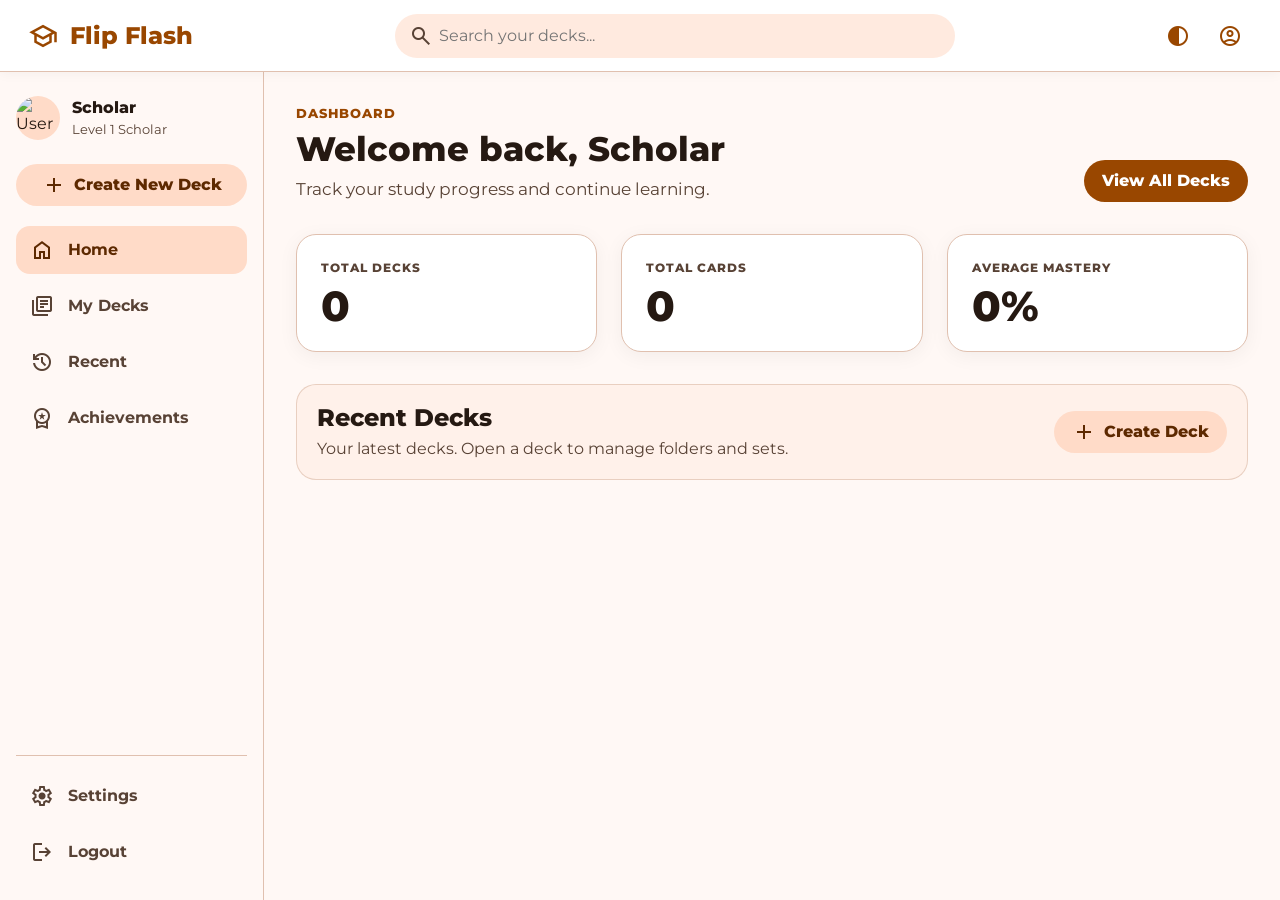
==== commit e5118a8a: ""7th: chỉnh html"" ====
--- a/frontend/index.html
+++ b/frontend/index.html
@@ -3,586 +3,266 @@
 <head>
   <meta charset="utf-8"/>
   <meta content="width=device-width, initial-scale=1.0" name="viewport"/>
-  
-  <!-- Tailwind CSS -->
+  <title>Dashboard - Flip Flash</title>
+
   <script src="https://cdn.tailwindcss.com?plugins=forms,container-queries"></script>
-  
-  <!-- Fonts -->
-  <link href="https://fonts.googleapis.com/css2?family=Montserrat:wght@400;500;600;700&display=swap" rel="stylesheet"/>
+  <link href="https://fonts.googleapis.com/css2?family=Montserrat:wght@400;500;600;700;800&display=swap" rel="stylesheet"/>
   <link href="https://fonts.googleapis.com/css2?family=Material+Symbols+Outlined:wght,FILL@100..700,0..1&display=swap" rel="stylesheet"/>
-  <link href="https://fonts.googleapis.com/css2?family=Material+Symbols+Outlined:wght,FILL@100..700,0..1&display=swap" rel="stylesheet"/>
-  
-  <!-- Tailwind Config -->
-  <script id="tailwind-config">
-    tailwind.config = {
-      darkMode: "class",
-      theme: {
-        extend: {
-          "colors": {
-            "secondary-fixed-dim": "#c8c6c5",
-            "on-primary-fixed": "#321300",
-            "on-error-container": "#93000a",
-            "tertiary": "#006397",
-            "on-secondary": "#ffffff",
-            "on-error": "#ffffff",
-            "surface-container-high": "#fbe4d7",
-            "outline": "#8c7263",
-            "on-secondary-container": "#656464",
-            "error-container": "#ffdad6",
-            "surface-tint": "#994700",
-            "on-tertiary": "#ffffff",
-            "tertiary-container": "#00a9fd",
-            "on-primary-fixed-variant": "#743500",
-            "surface": "#fff8f5",
-            "surface-variant": "#f5ded2",
-            "primary-container": "#ff7b00",
-            "surface-container": "#ffeadf",
-            "surface-container-low": "#fff1ea",
-            "error": "#ba1a1a",
-            "secondary": "#5f5e5e",
-            "tertiary-fixed-dim": "#92ccff",
-            "on-secondary-fixed-variant": "#474646",
-            "secondary-container": "#e5e2e1",
-            "on-surface-variant": "#584235",
-            "primary-fixed": "#ffdbc8",
-            "primary-fixed-dim": "#ffb68a",
-            "surface-container-lowest": "#ffffff",
-            "on-primary-container": "#5d2900",
-            "surface-dim": "#edd5ca",
-            "on-surface": "#251912",
-            "on-tertiary-container": "#003b5c",
-            "on-secondary-fixed": "#1c1b1b",
-            "inverse-primary": "#ffb68a",
-            "on-primary": "#ffffff",
-            "on-tertiary-fixed-variant": "#004b73",
-            "surface-bright": "#fff8f5",
-            "inverse-on-surface": "#ffede5",
-            "on-background": "#251912",
-            "background": "#fff8f5",
-            "primary": "#994700",
-            "tertiary-fixed": "#cce5ff",
-            "surface-container-highest": "#f5ded2",
-            "inverse-surface": "#3b2d26",
-            "on-tertiary-fixed": "#001d31",
-            "secondary-fixed": "#e5e2e1",
-            "outline-variant": "#e0c0af"
-          },
-          "borderRadius": {
-            "DEFAULT": "0.25rem",
-            "lg": "0.5rem",
-            "xl": "0.75rem",
-            "full": "9999px"
-          },
-          "spacing": {
-            "base": "8px",
-            "gutter": "16px",
-            "xl": "48px",
-            "lg": "24px",
-            "sm": "8px",
-            "md": "16px",
-            "margin-mobile": "16px",
-            "margin-desktop": "32px",
-            "xs": "4px"
-          },
-          "fontFamily": {
-            "headline-md": ["Montserrat"],
-            "headline-lg-mobile": ["Montserrat"],
-            "display-lg": ["Montserrat"],
-            "headline-lg": ["Montserrat"],
-            "body-md": ["Montserrat"],
-            "body-lg": ["Montserrat"],
-            "label-sm": ["Montserrat"],
-            "label-lg": ["Montserrat"]
-          },
-          "fontSize": {
-            "headline-md": ["24px", {"lineHeight": "32px", "fontWeight": "600"}],
-            "headline-lg-mobile": ["24px", {"lineHeight": "32px", "fontWeight": "700"}],
-            "display-lg": ["48px", {"lineHeight": "56px", "letterSpacing": "-0.02em", "fontWeight": "700"}],
-            "headline-lg": ["32px", {"lineHeight": "40px", "fontWeight": "700"}],
-            "body-md": ["16px", {"lineHeight": "24px", "fontWeight": "400"}],
-            "body-lg": ["18px", {"lineHeight": "28px", "fontWeight": "400"}],
-            "label-sm": ["12px", {"lineHeight": "16px", "fontWeight": "500"}],
-            "label-lg": ["14px", {"lineHeight": "20px", "letterSpacing": "0.01em", "fontWeight": "600"}]
-          }
-        },
-      },
-    }
-  </script>
-  
-  <!-- Custom Styles -->
-  <style>
-    body {
-      zoom: 0.9;
-    }
-    .material-symbols-outlined {
-      font-variation-settings: 'FILL' 0, 'wght' 400, 'GRAD' 0, 'opsz' 24;
-    }
-    .card-lift {
-      transition: transform 0.2s ease, box-shadow 0.2s ease;
-    }
-    .card-lift:hover {
-      transform: translateY(-4px);
-      box-shadow: 0px 8px 30px rgba(0,0,0,0.12);
-    }
-  </style>
+  <link rel="stylesheet" href="./css/flipflash-ui.css"/>
+</head>
+
+<body>
+  <header class="ff-topbar">
+    <a href="index.html" class="ff-brand">
+      <span class="material-symbols-outlined">school</span>
+      <span>Flip Flash</span>
+    </a>
+
+    <div class="ff-search">
+      <span class="material-symbols-outlined">search</span>
+      <input id="deckSearchInput" placeholder="Search your decks..." type="text"/>
+    </div>
+
+    <div class="ff-top-actions">
+      <button data-theme-toggle class="ff-icon-btn" type="button">
+        <span class="material-symbols-outlined" data-icon="contrast">contrast</span>
+      </button>
+      <a class="ff-icon-btn" href="manage-account.html">
+        <span class="material-symbols-outlined">account_circle</span>
+      </a>
+    </div>
+  </header>
+
+  <aside class="ff-sidebar">
+    <div class="ff-user">
+      <img class="ff-avatar" src="https://ui-avatars.com/api/?name=Flip+Flash&background=ffdbc8&color=994700" alt="User"/>
+      <div>
+        <p id="userName" class="ff-user-name">Scholar</p>
+        <p id="userLevel" class="ff-user-level">Level 1 Scholar</p>
+      </div>
+    </div>
+
+    <button data-modal-open="createDeckModal" class="ff-btn ff-btn-tonal" style="width:100%; margin-bottom:20px;" type="button">
+      <span class="material-symbols-outlined">add</span>
+      Create New Deck
+    </button>
+
+    <nav class="ff-nav">
+      <a href="index.html" class="active">
+        <span class="material-symbols-outlined">home</span>
+        Home
+      </a>
+      <a href="decks.html">
+        <span class="material-symbols-outlined">library_books</span>
+        My Decks
+      </a>
+      <a href="recent.html">
+        <span class="material-symbols-outlined">history</span>
+        Recent
+      </a>
+      <a href="achievements.html">
+        <span class="material-symbols-outlined">workspace_premium</span>
+        Achievements
+      </a>
+    </nav>
+
+    <div class="ff-sidebar-bottom ff-nav">
+      <a href="manage-account.html">
+        <span class="material-symbols-outlined">settings</span>
+        Settings
+      </a>
+      <button id="logoutBtn" type="button">
+        <span class="material-symbols-outlined">logout</span>
+        Logout
+      </button>
+    </div>
+  </aside>
+
+  <main class="ff-main">
+    <div class="ff-container">
+      <section class="ff-page-header">
+        <div>
+          <p class="ff-kicker">Dashboard</p>
+          <h1 class="ff-title">Welcome back, Scholar</h1>
+          <p class="ff-subtitle">Track your study progress and continue learning.</p>
+        </div>
+
+        <a href="decks.html" class="ff-btn ff-btn-primary">
+          View All Decks
+        </a>
+      </section>
+
+      <section class="ff-grid" style="margin-bottom:32px;">
+        <div class="ff-card">
+          <p class="ff-stat-label">Total Decks</p>
+          <p id="totalDecks" class="ff-stat-value">0</p>
+        </div>
+
+        <div class="ff-card">
+          <p class="ff-stat-label">Total Cards</p>
+          <p id="totalCards" class="ff-stat-value">0</p>
+        </div>
+
+        <div class="ff-card">
+          <p class="ff-stat-label">Average Mastery</p>
+          <p id="masteryPercentage" class="ff-stat-value">0%</p>
+        </div>
+      </section>
+
+      <section class="ff-toolbar">
+        <div>
+          <h2>Recent Decks</h2>
+          <p>Your latest decks. Open a deck to manage folders and sets.</p>
+        </div>
+
+        <button data-modal-open="createDeckModal" class="ff-btn ff-btn-tonal" type="button">
+          <span class="material-symbols-outlined">add</span>
+          Create Deck
+        </button>
+      </section>
+
+      <section id="decksGrid" class="ff-grid"></section>
+    </div>
+  </main>
+
+  <nav class="ff-mobile-nav">
+    <a href="index.html" class="active">
+      <span class="material-symbols-outlined">home</span>
+      Home
+    </a>
+    <a href="decks.html">
+      <span class="material-symbols-outlined">library_books</span>
+      Decks
+    </a>
+    <button data-modal-open="createDeckModal" type="button">
+      <span class="material-symbols-outlined">add_circle</span>
+      New
+    </button>
+    <a href="recent.html">
+      <span class="material-symbols-outlined">history</span>
+      Recent
+    </a>
+    <a href="manage-account.html">
+      <span class="material-symbols-outlined">person</span>
+      Profile
+    </a>
+  </nav>
+
+  <div id="authModal" class="ff-modal hidden">
+    <div class="ff-modal-panel ff-modal-wide">
+      <div class="ff-modal-head">
+        <div>
+          <h3>Welcome to Flip Flash</h3>
+          <p>Sign in or create an account to continue.</p>
+        </div>
+      </div>
+
+      <div class="ff-grid-2">
+        <form id="loginForm">
+          <h3>Sign In</h3>
+          <div class="ff-field">
+            <label>Email</label>
+            <input id="loginEmail" type="email" required/>
+          </div>
+          <div class="ff-field">
+            <label>Password</label>
+            <input id="loginPassword" type="password" required/>
+          </div>
+          <button class="ff-btn ff-btn-primary" type="submit" style="width:100%;">
+            Sign In
+          </button>
+        </form>
+
+        <form id="signupForm">
+          <h3>Create Account</h3>
+          <div class="ff-field">
+            <label>Username</label>
+            <input id="signupUsername" type="text"/>
+          </div>
+          <div class="ff-field">
+            <label>Email</label>
+            <input id="signupEmail" type="email" required/>
+          </div>
+          <div class="ff-field">
+            <label>Password</label>
+            <input id="signupPassword" type="password" required/>
+          </div>
+          <button class="ff-btn ff-btn-tonal" type="submit" style="width:100%;">
+            Create Account
+          </button>
+        </form>
+      </div>
+    </div>
+  </div>
+
+  <div id="createDeckModal" class="ff-modal hidden">
+    <div class="ff-modal-panel">
+      <div class="ff-modal-head">
+        <div>
+          <h3>Create New Deck</h3>
+          <p>Add a new flashcard deck.</p>
+        </div>
+        <button class="ff-icon-btn" data-modal-close="createDeckModal" type="button">
+          <span class="material-symbols-outlined">close</span>
+        </button>
+      </div>
+
+      <form id="createDeckForm">
+        <div class="ff-field">
+          <label>Deck Name</label>
+          <input id="deckName" type="text" required placeholder="e.g. English Vocabulary"/>
+        </div>
+
+        <div class="ff-field">
+          <label>Description</label>
+          <textarea id="deckDesc" placeholder="Short description"></textarea>
+        </div>
+
+        <input id="selectedColor" type="hidden" value="#994700"/>
+
+        <div style="display:flex; gap:12px; flex-wrap:wrap; margin:14px 0;">
+          <button type="button" data-color="#994700" style="width:40px;height:40px;border-radius:50%;border:0;background:#994700;"></button>
+          <button type="button" data-color="#006397" style="width:40px;height:40px;border-radius:50%;border:0;background:#006397;"></button>
+          <button type="button" data-color="#5f5e5e" style="width:40px;height:40px;border-radius:50%;border:0;background:#5f5e5e;"></button>
+          <button type="button" data-color="#E91E63" style="width:40px;height:40px;border-radius:50%;border:0;background:#E91E63;"></button>
+          <button type="button" data-color="#9C27B0" style="width:40px;height:40px;border-radius:50%;border:0;background:#9C27B0;"></button>
+          <button type="button" data-color="#4CAF50" style="width:40px;height:40px;border-radius:50%;border:0;background:#4CAF50;"></button>
+        </div>
+
+        <div class="ff-actions">
+          <button type="button" data-modal-close="createDeckModal" class="ff-btn ff-btn-soft">
+            Cancel
+          </button>
+          <button id="createDeckBtn" type="submit" class="ff-btn ff-btn-primary">
+            Create Deck
+          </button>
+        </div>
+      </form>
+    </div>
+  </div>
+
+  <div id="deleteModal" class="ff-modal hidden">
+    <div class="ff-modal-panel">
+      <div class="ff-modal-head">
+        <div>
+          <h3>Delete this deck?</h3>
+          <p id="deleteModalText">This action cannot be undone.</p>
+        </div>
+      </div>
+
+      <div class="ff-actions">
+        <button type="button" data-modal-close="deleteModal" class="ff-btn ff-btn-soft">
+          Cancel
+        </button>
+        <button id="confirmDeleteBtn" type="button" class="ff-btn ff-btn-danger">
+          Delete Deck
+        </button>
+      </div>
+    </div>
+  </div>
 
   <script src="https://cdn.jsdelivr.net/npm/@supabase/supabase-js@2"></script>
   <script src="./js/supabase-config.js"></script>
   <script src="./js/app-supabase.js"></script>
-</head>
-
-<body class="bg-surface font-body-md text-on-surface">
-
-  <!-- ==================== TOP APP BAR ==================== -->
-  <header class="bg-surface-container-lowest dark:bg-surface-dim border-b border-outline-variant dark:border-outline shadow-sm dark:shadow-none fixed top-0 full-width z-50 flex justify-between items-center w-full px-margin-mobile md:px-margin-desktop py-base">
-    
-    <!-- Logo -->
-    <div class="flex items-center gap-md">
-      <span class="material-symbols-outlined text-primary text-headline-lg">school</span>
-      <span class="font-display-lg text-headline-lg font-bold text-primary dark:text-primary-container">Flip Flash</span>
-    </div>
-    
-    <!-- Search Bar (Desktop) -->
-    <div class="hidden md:flex flex-1 max-w-xl mx-lg">
-      <div class="relative w-full">
-        <span class="material-symbols-outlined absolute left-3 top-1/2 -translate-y-1/2 text-on-surface-variant">search</span>
-        <input class="w-full bg-surface-container border-none rounded-full py-2 pl-10 pr-4 focus:ring-2 focus:ring-primary text-body-md" placeholder="Search your decks..." type="text"/>
-      </div>
-    </div>
-    
-    <!-- Action Buttons -->
-    <div class="flex items-center gap-md">
-      <!-- Theme Toggle -->
-      <button class="p-2 rounded-full hover:bg-surface-container-high dark:hover:bg-surface-container-highest transition-colors active:scale-95 duration-150 ease-in-out">
-        <span class="material-symbols-outlined text-primary dark:text-primary-fixed-dim" data-icon="contrast">contrast</span>
-      </button>
-      <!-- Profile -->
-      <button class="p-2 rounded-full hover:bg-surface-container-high dark:hover:bg-surface-container-highest transition-colors active:scale-95 duration-150 ease-in-out">
-        <span class="material-symbols-outlined text-primary dark:text-primary-fixed-dim" data-icon="account_circle">account_circle</span>
-      </button>
-    </div>
-    
-  </header>
-
-  <!-- ==================== MAIN LAYOUT ==================== -->
-  <div class="flex min-h-screen pt-20">
-    
-    <!-- ==================== SIDE NAVIGATION BAR (Desktop) ==================== -->
-    <aside class="h-screen w-64 hidden lg:flex flex-col border-r border-outline-variant dark:border-outline bg-surface dark:bg-surface-dim fixed left-0 top-0 z-40 p-md">
-      
-      <!-- User Profile Section -->
-      <div class="mt-20 mb-lg px-xs">
-        <div class="flex items-center gap-sm mb-lg">
-          <img 
-            alt="User Profile" 
-            class="w-10 h-10 rounded-full bg-primary-fixed" 
-            src="https://lh3.googleusercontent.com/aida-public/[base64]"
-          />
-          <div>
-            <p class="font-bold text-on-surface leading-tight">Study Session</p>
-            <p class="text-label-sm text-on-surface-variant">Level 12 Scholar</p>
-          </div>
-        </div>
-        
-        <!-- Create Deck Button -->
-        <button 
-          class="w-full py-3 bg-primary-container text-on-primary-container font-bold rounded-xl flex items-center justify-center gap-2 mb-lg shadow-sm hover:brightness-105 active:translate-x-1 duration-200" 
-          onclick="document.getElementById('createDeckModal').classList.remove('hidden')"
-        >
-          <span class="material-symbols-outlined">add</span>
-          Create New Deck
-        </button>
-        
-        <!-- Navigation Links -->
-        <nav class="space-y-sm">
-          <a class="flex items-center gap-md p-md bg-primary-container dark:bg-primary-fixed text-on-primary-container font-bold rounded-xl active:translate-x-1 duration-200" href="index.html">
-            <span class="material-symbols-outlined" data-icon="home">home</span>
-            <span>Home</span>
-          </a>
-          <a class="flex items-center gap-md p-md text-on-surface-variant dark:text-secondary-fixed-dim hover:bg-surface-variant dark:hover:bg-secondary-container rounded-xl transition-all active:translate-x-1 duration-200" href="decks.html">
-            <span class="material-symbols-outlined" data-icon="library_books">library_books</span>
-            <span>My Decks</span>
-          </a>
-          <a class="flex items-center gap-md p-md text-on-surface-variant dark:text-secondary-fixed-dim hover:bg-surface-variant dark:hover:bg-secondary-container rounded-xl transition-all active:translate-x-1 duration-200" href="recent.html">
-            <span class="material-symbols-outlined" data-icon="history">history</span>
-            <span>Recent</span>
-          </a>
-          <a class="flex items-center gap-md p-md text-on-surface-variant dark:text-secondary-fixed-dim hover:bg-surface-variant dark:hover:bg-secondary-container rounded-xl transition-all active:translate-x-1 duration-200" href="achievements.html">
-            <span class="material-symbols-outlined" data-icon="workspace_premium">workspace_premium</span>
-            <span>Achievements</span>
-          </a>
-        </nav>
-      </div>
-      
-      <!-- Bottom Links -->
-      <div class="mt-auto border-t border-outline-variant pt-md">
-        <a class="flex items-center gap-md p-md text-on-surface-variant hover:bg-surface-variant rounded-xl transition-all" href="manage-account.html">
-          <span class="material-symbols-outlined" data-icon="settings">settings</span>
-          <span>Settings</span>
-        </a>
-        <a class="flex items-center gap-md p-md text-on-surface-variant hover:bg-surface-variant rounded-xl transition-all" href="help.html">
-          <span class="material-symbols-outlined" data-icon="help">help</span>
-          <span>Help</span>
-        </a>
-      </div>
-      
-    </aside>
-
-    <!-- ==================== MAIN CONTENT ==================== -->
-    <main class="flex-1 lg:ml-64 p-margin-mobile md:p-margin-desktop bg-surface">
-      <div class="max-w-[1200px] mx-auto">
-        
-        <!-- Header Section -->
-        <div class="flex flex-col md:flex-row md:items-end justify-between gap-md mb-xl">
-          <div>
-            <h1 class="font-display-lg text-headline-lg text-on-surface">Welcome back, Scholar!</h1>
-            <p class="text-body-lg text-on-surface-variant">Ready to master your knowledge today?</p>
-          </div>
-          
-          <!-- Daily Goal -->
-          <div class="flex items-center gap-md bg-surface-container-low p-md rounded-2xl border border-outline-variant/30">
-            <div class="w-12 h-12 rounded-full border-4 border-primary border-t-outline-variant flex items-center justify-center">
-              <span class="text-label-lg font-bold">75%</span>
-            </div>
-            <div>
-              <p class="text-label-sm text-on-surface-variant uppercase tracking-wider">Daily Goal</p>
-              <p class="text-body-md font-bold">15/20 Cards</p>
-            </div>
-          </div>
-        </div>
-
-        <!-- ==================== BENTO GRID - DECKS ==================== -->
-        <div class="grid grid-cols-1 md:grid-cols-2 xl:grid-cols-3 gap-lg" id="decksGrid">
-          
-          <!-- Deck Card 1: Advanced Physiology -->
-          <div class="card-lift relative group bg-surface-container-lowest border border-outline-variant rounded-xl p-lg shadow-[0px_4px_20px_rgba(0,0,0,0.05)]">
-            <div class="absolute top-0 left-0 w-1.5 h-full bg-primary rounded-l-xl"></div>
-            
-            <div class="flex justify-between items-start mb-md">
-              <div class="bg-primary/10 text-primary p-2 rounded-lg">
-                <span class="material-symbols-outlined">menu_book</span>
-              </div>
-              <div class="flex gap-xs">
-                <button class="p-1.5 text-on-surface-variant hover:bg-surface-variant rounded-full transition-colors">
-                  <span class="material-symbols-outlined text-[20px]">edit</span>
-                </button>
-                <button class="p-1.5 text-error hover:bg-error-container rounded-full transition-colors">
-                  <span class="material-symbols-outlined text-[20px]">delete</span>
-                </button>
-              </div>
-            </div>
-            
-            <h3 class="font-headline-md text-headline-md text-on-surface mb-xs">Advanced Physiology</h3>
-            
-            <div class="flex items-center gap-base text-label-lg text-on-surface-variant mb-lg">
-              <span class="flex items-center gap-xs">
-                <span class="material-symbols-outlined text-[18px]">folder</span> 3 Sets
-              </span>
-              <span class="w-1 h-1 bg-outline-variant rounded-full"></span>
-              <span class="flex items-center gap-xs">
-                <span class="material-symbols-outlined text-[18px]">style</span> 124 Cards
-              </span>
-            </div>
-            
-            <div class="flex items-center justify-between mt-auto pt-md border-t border-outline-variant/30">
-              <span class="text-label-sm text-on-surface-variant">Last studied 2 hours ago</span>
-              <button onclick="window.location.href='study-session.html'" class="bg-surface-variant hover:bg-primary hover:text-on-primary text-primary font-bold px-4 py-2 rounded-full transition-all text-label-lg">Study Now</button>
-            </div>
-          </div>
-
-          <!-- Deck Card 2: German Phrases B2 -->
-          <div class="card-lift relative group bg-surface-container-lowest border border-outline-variant rounded-xl p-lg shadow-[0px_4px_20px_rgba(0,0,0,0.05)]">
-            <div class="absolute top-0 left-0 w-1.5 h-full bg-tertiary rounded-l-xl"></div>
-            
-            <div class="flex justify-between items-start mb-md">
-              <div class="bg-tertiary/10 text-tertiary p-2 rounded-lg">
-                <span class="material-symbols-outlined">language</span>
-              </div>
-              <div class="flex gap-xs">
-                <button class="p-1.5 text-on-surface-variant hover:bg-surface-variant rounded-full transition-colors">
-                  <span class="material-symbols-outlined text-[20px]">edit</span>
-                </button>
-                <button class="p-1.5 text-error hover:bg-error-container rounded-full transition-colors">
-                  <span class="material-symbols-outlined text-[20px]">delete</span>
-                </button>
-              </div>
-            </div>
-            
-            <h3 class="font-headline-md text-headline-md text-on-surface mb-xs">German Phrases B2</h3>
-            
-            <div class="flex items-center gap-base text-label-lg text-on-surface-variant mb-lg">
-              <span class="flex items-center gap-xs">
-                <span class="material-symbols-outlined text-[18px]">folder</span> 1 Set
-              </span>
-              <span class="w-1 h-1 bg-outline-variant rounded-full"></span>
-              <span class="flex items-center gap-xs">
-                <span class="material-symbols-outlined text-[18px]">style</span> 85 Cards
-              </span>
-            </div>
-            
-            <div class="flex items-center justify-between mt-auto pt-md border-t border-outline-variant/30">
-              <span class="text-label-sm text-on-surface-variant">Last studied 1 day ago</span>
-              <button onclick="window.location.href='study-session.html'" class="bg-surface-variant hover:bg-tertiary hover:text-on-tertiary text-tertiary font-bold px-4 py-2 rounded-full transition-all text-label-lg">Study Now</button>
-            </div>
-          </div>
-
-          <!-- Deck Card 3: Cognitive Psychology -->
-          <div class="card-lift relative group bg-surface-container-lowest border border-outline-variant rounded-xl p-lg shadow-[0px_4px_20px_rgba(0,0,0,0.05)]">
-            <div class="absolute top-0 left-0 w-1.5 h-full bg-secondary rounded-l-xl"></div>
-            
-            <div class="flex justify-between items-start mb-md">
-              <div class="bg-secondary/10 text-secondary p-2 rounded-lg">
-                <span class="material-symbols-outlined">psychology</span>
-              </div>
-              <div class="flex gap-xs">
-                <button class="p-1.5 text-on-surface-variant hover:bg-surface-variant rounded-full transition-colors">
-                  <span class="material-symbols-outlined text-[20px]">edit</span>
-                </button>
-                <button class="p-1.5 text-error hover:bg-error-container rounded-full transition-colors">
-                  <span class="material-symbols-outlined text-[20px]">delete</span>
-                </button>
-              </div>
-            </div>
-            
-            <h3 class="font-headline-md text-headline-md text-on-surface mb-xs">Cognitive Psychology</h3>
-            
-            <div class="flex items-center gap-base text-label-lg text-on-surface-variant mb-lg">
-              <span class="flex items-center gap-xs">
-                <span class="material-symbols-outlined text-[18px]">folder</span> 5 Sets
-              </span>
-              <span class="w-1 h-1 bg-outline-variant rounded-full"></span>
-              <span class="flex items-center gap-xs">
-                <span class="material-symbols-outlined text-[18px]">style</span> 312 Cards
-              </span>
-            </div>
-            
-            <div class="flex items-center justify-between mt-auto pt-md border-t border-outline-variant/30">
-              <span class="text-label-sm text-on-surface-variant">Last studied 3 days ago</span>
-              <button onclick="window.location.href='study-session.html'" class="bg-surface-variant hover:bg-secondary hover:text-on-secondary text-secondary font-bold px-4 py-2 rounded-full transition-all text-label-lg">Study Now</button>
-            </div>
-          </div>
-
-          <!-- ==================== ADD NEW DECK SECTION ==================== -->
-          <div id="addDeckSection" class="col-span-1 md:col-span-2 xl:col-span-3 bg-primary-container/20 rounded-2xl border-2 border-dashed border-primary/30 flex flex-col items-center justify-center text-center p-lg md:p-xl">
-            
-            <div class="bg-primary text-on-primary w-16 h-16 rounded-full flex items-center justify-center mb-md shadow-lg">
-              <span class="material-symbols-outlined text-[32px]">add_circle</span>
-            </div>
-            
-            <h4 class="font-headline-md text-headline-md text-primary mb-xs">Build Your Knowledge</h4>
-            <p class="text-body-lg text-on-surface-variant max-w-md mx-auto mb-lg">
-              Create a custom deck or import from CSV to start your personalized learning journey.
-            </p>
-            
-            <!-- Color Picker -->
-            <div class="w-full max-w-md mx-auto mb-lg text-left">
-              <p class="text-label-lg text-on-surface-variant mb-md text-center">Choose Deck Color</p>
-              <div class="flex flex-wrap justify-center gap-md">
-                <button 
-                  class="w-10 h-10 rounded-full bg-primary border-2 border-white shadow-sm hover:scale-110 transition-transform ring-2 ring-primary ring-offset-2" 
-                  onclick="document.getElementById('createDeckModal').classList.remove('hidden')"
-                ></button>
-                <button 
-                  class="w-10 h-10 rounded-full bg-tertiary border-2 border-white shadow-sm hover:scale-110 transition-transform" 
-                  onclick="document.getElementById('createDeckModal').classList.remove('hidden')"
-                ></button>
-                <button 
-                  class="w-10 h-10 rounded-full bg-secondary border-2 border-white shadow-sm hover:scale-110 transition-transform" 
-                  onclick="document.getElementById('createDeckModal').classList.remove('hidden')"
-                ></button>
-                <button 
-                  class="w-10 h-10 rounded-full bg-[#E91E63] border-2 border-white shadow-sm hover:scale-110 transition-transform" 
-                  onclick="document.getElementById('createDeckModal').classList.remove('hidden')"
-                ></button>
-                <button 
-                  class="w-10 h-10 rounded-full bg-[#9C27B0] border-2 border-white shadow-sm hover:scale-110 transition-transform" 
-                  onclick="document.getElementById('createDeckModal').classList.remove('hidden')"
-                ></button>
-                <button 
-                  class="w-10 h-10 rounded-full bg-[#4CAF50] border-2 border-white shadow-sm hover:scale-110 transition-transform" 
-                  onclick="document.getElementById('createDeckModal').classList.remove('hidden')"
-                ></button>
-                
-                <!-- Custom Color Picker -->
-                <div class="relative w-10 h-10">
-                  <input class="absolute inset-0 w-full h-full opacity-0 cursor-pointer z-10" id="customColor" type="color" value="#994700"/>
-                  <div class="w-10 h-10 rounded-full border-2 border-dashed border-outline flex items-center justify-center bg-surface-container">
-                    <span class="material-symbols-outlined text-[20px] text-on-surface-variant">palette</span>
-                  </div>
-                </div>
-              </div>
-            </div>
-            
-            <button 
-              class="bg-primary text-on-primary font-bold px-xl py-md rounded-full shadow-md hover:brightness-110 active:scale-95 transition-all" 
-              onclick="document.getElementById('createDeckModal').classList.remove('hidden')"
-            >
-              Create New Deck
-            </button>
-          </div>
-          
-        </div>
-
-        <!-- ==================== LEARNING STATS SECTION ==================== -->
-        <div class="mt-xl grid grid-cols-1 md:grid-cols-3 gap-lg">
-          
-          <!-- Mastered Cards -->
-          <div class="bg-surface-container border border-outline-variant rounded-xl p-lg">
-            <p class="text-label-sm text-on-surface-variant uppercase tracking-widest font-bold mb-sm">Mastered</p>
-            <div class="flex items-end gap-sm">
-              <span class="text-display-lg font-display-lg text-on-surface leading-none">1,240</span>
-              <span class="text-tertiary font-bold mb-xs text-label-lg">+12 this week</span>
-            </div>
-          </div>
-          
-          <!-- Study Streak -->
-          <div class="bg-surface-container border border-outline-variant rounded-xl p-lg">
-            <p class="text-label-sm text-on-surface-variant uppercase tracking-widest font-bold mb-sm">Study Streak</p>
-            <div class="flex items-end gap-sm">
-              <span class="text-display-lg font-display-lg text-on-surface leading-none">14</span>
-              <span class="text-primary font-bold mb-xs text-label-lg">Days</span>
-            </div>
-          </div>
-          
-          <!-- Total Time -->
-          <div class="bg-surface-container border border-outline-variant rounded-xl p-lg">
-            <p class="text-label-sm text-on-surface-variant uppercase tracking-widest font-bold mb-sm">Total Time</p>
-            <div class="flex items-end gap-sm">
-              <span class="text-display-lg font-display-lg text-on-surface leading-none">42h</span>
-              <span class="text-on-surface-variant font-bold mb-xs text-label-lg">Focused</span>
-            </div>
-          </div>
-          
-        </div>
-        
-      </div>
-    </main>
-    
-  </div>
-
-  <!-- ==================== BOTTOM NAVIGATION BAR (Mobile Only) ==================== -->
-  <nav class="md:hidden fixed bottom-0 left-0 w-full z-50 flex justify-around items-center px-4 pb-safe pt-2 bg-surface-container/90 backdrop-blur-md shadow-lg rounded-t-xl">
-    <a class="flex flex-col items-center justify-center text-on-surface-variant hover:text-primary transition-transform hover:-translate-y-1" href="#">
-      <span class="material-symbols-outlined" data-icon="analytics">analytics</span>
-      <span class="font-label-lg text-label-lg">Progress</span>
-    </a>
-    
-    <!-- Center Shuffle Button -->
-    <a class="flex flex-col items-center justify-center bg-primary text-on-primary rounded-full w-12 h-12 mb-2 shadow-md Active: scale-90 transition-all duration-100 ease-out" href="#">
-      <span class="material-symbols-outlined" data-icon="shuffle">shuffle</span>
-      <span class="sr-only">Shuffle</span>
-    </a>
-    
-    <a class="flex flex-col items-center justify-center text-on-surface-variant hover:text-primary transition-transform hover:-translate-y-1" href="#">
-      <span class="material-symbols-outlined" data-icon="arrow_back">arrow_back</span>
-      <span class="font-label-lg text-label-lg">Back</span>
-    </a>
-    
-    <a class="flex flex-col items-center justify-center text-on-surface-variant hover:text-primary transition-transform hover:-translate-y-1" href="#">
-      <span class="material-symbols-outlined" data-icon="swap_horiz">swap_horiz</span>
-      <span class="font-label-lg text-label-lg">Flip</span>
-    </a>
-  </nav>
-
-  <!-- ==================== FLOATING ACTION BUTTON (FAB) ==================== -->
-  <button 
-    class="fixed bottom-gutter right-gutter md:bottom-xl md:right-xl bg-primary-container text-on-primary-container w-14 h-14 md:w-16 md:h-16 rounded-2xl shadow-xl flex items-center justify-center hover:scale-110 active:scale-95 transition-all z-30 lg:hidden" 
-    onclick="document.getElementById('createDeckModal').classList.remove('hidden')"
-  >
-    <span class="material-symbols-outlined text-[32px]">add</span>
-  </button>
-
-  <!-- ==================== DELETE CONFIRMATION MODAL (Hidden) ==================== -->
-  <div class="hidden fixed inset-0 bg-on-background/40 backdrop-blur-sm z-[100] flex items-center justify-center p-gutter">
-    <div class="bg-surface-container-lowest max-w-md w-full rounded-2xl p-xl shadow-2xl border border-outline-variant">
-      <h3 class="font-headline-md text-headline-md text-on-surface mb-md">Delete this deck?</h3>
-      <p class="text-body-md text-on-surface-variant mb-xl">
-        This action cannot be undone. All 124 cards and their study history will be permanently removed.
-      </p>
-      <div class="flex justify-end gap-md">
-        <button class="px-lg py-2 font-bold text-on-surface-variant hover:bg-surface-variant rounded-full transition-colors">Cancel</button>
-        <button class="px-lg py-2 font-bold bg-error text-on-error rounded-full hover:brightness-110 transition-all">Delete Deck</button>
-      </div>
-    </div>
-  </div>
-
-  <!-- ==================== CREATE DECK MODAL (Hidden) ==================== -->
-  <div class="hidden fixed inset-0 bg-on-background/40 backdrop-blur-sm z-[100] flex items-center justify-center p-gutter" id="createDeckModal">
-    <div class="bg-surface-container-lowest max-w-lg w-full rounded-2xl p-xl shadow-2xl border border-outline-variant flex flex-col gap-lg">
-      
-      <!-- Modal Header -->
-      <div class="flex justify-between items-center">
-        <h3 class="font-headline-md text-headline-md text-on-surface">Create New Deck</h3>
-        <button 
-          class="p-1 text-on-surface-variant hover:bg-surface-variant rounded-full" 
-          onclick="document.getElementById('createDeckModal').classList.add('hidden')"
-        >
-          <span class="material-symbols-outlined">close</span>
-        </button>
-      </div>
-      
-      <!-- Form Fields -->
-      <div class="space-y-md">
-        <!-- Deck Name -->
-        <div>
-          <label class="block text-label-lg text-on-surface-variant mb-xs">Deck Name</label>
-          <input 
-            class="w-full bg-surface-container border-outline-variant rounded-xl py-3 px-4 focus:ring-2 focus:ring-primary text-body-md" 
-            placeholder="e.g., Organic Chemistry" 
-            type="text"
-          />
-        </div>
-        
-        <!-- Description -->
-        <div>
-          <label class="block text-label-lg text-on-surface-variant mb-xs">Description (Optional)</label>
-          <textarea 
-            class="w-full bg-surface-container border-outline-variant rounded-xl py-3 px-4 focus:ring-2 focus:ring-primary text-body-md" 
-            placeholder="What is this deck about?" 
-            rows="3"
-          ></textarea>
-        </div>
-        
-        <!-- Color Picker -->
-        <div>
-          <p class="text-label-lg text-on-surface-variant mb-md">Choose Deck Color</p>
-          <div class="flex flex-wrap gap-md">
-            <button class="w-10 h-10 rounded-full bg-primary border-2 border-white shadow-sm hover:scale-110 transition-transform ring-2 ring-primary ring-offset-2"></button>
-            <button class="w-10 h-10 rounded-full bg-tertiary border-2 border-white shadow-sm hover:scale-110 transition-transform"></button>
-            <button class="w-10 h-10 rounded-full bg-secondary border-2 border-white shadow-sm hover:scale-110 transition-transform"></button>
-            <button class="w-10 h-10 rounded-full bg-[#E91E63] border-2 border-white shadow-sm hover:scale-110 transition-transform"></button>
-            <button class="w-10 h-10 rounded-full bg-[#9C27B0] border-2 border-white shadow-sm hover:scale-110 transition-transform"></button>
-            <button class="w-10 h-10 rounded-full bg-[#4CAF50] border-2 border-white shadow-sm hover:scale-110 transition-transform"></button>
-            
-            <!-- Custom Color Picker -->
-            <div class="relative w-10 h-10">
-              <input class="absolute inset-0 w-full h-full opacity-0 cursor-pointer z-10" type="color" value="#994700"/>
-              <div class="w-10 h-10 rounded-full border-2 border-dashed border-outline flex items-center justify-center bg-surface-container">
-                <span class="material-symbols-outlined text-[20px] text-on-surface-variant">palette</span>
-              </div>
-            </div>
-          </div>
-        </div>
-      </div>
-      
-      <!-- Modal Actions -->
-      <div class="flex justify-end gap-md pt-md">
-        <button 
-          class="px-lg py-2.5 font-bold text-on-surface-variant hover:bg-surface-variant rounded-full transition-colors" 
-          onclick="document.getElementById('createDeckModal').classList.add('hidden')"
-        >
-          Cancel
-        </button>
-        <button class="px-lg py-2.5 font-bold bg-[#FF7B00] text-white rounded-full hover:brightness-110 shadow-md transition-all">
-          Create Deck
-        </button>
-      </div>
-      
-    </div>
-  </div>
-
-  <script src="./js/supabase-config.js"></script>
-  <script src="./js/app-supabase.js"></script>
-
 </body>
 </html>
--- a/frontend/css/flipflash-ui.css
+++ b/frontend/css/flipflash-ui.css
@@ -0,0 +1,554 @@
+:root {
+  --primary: #994700;
+  --primary-container: #ffdbc8;
+  --on-primary-container: #5d2900;
+
+  --surface: #fff8f5;
+  --surface-lowest: #ffffff;
+  --surface-low: #fff1ea;
+  --surface-container: #ffeadf;
+  --surface-variant: #f5ded2;
+
+  --outline: #8c7263;
+  --outline-variant: #e0c0af;
+
+  --on-surface: #251912;
+  --on-surface-variant: #584235;
+
+  --error: #ba1a1a;
+  --success: #16a34a;
+}
+
+* {
+  box-sizing: border-box;
+}
+
+html {
+  min-height: 100%;
+}
+
+body {
+  margin: 0;
+  min-height: 100vh;
+  background: var(--surface);
+  color: var(--on-surface);
+  font-family: Montserrat, system-ui, -apple-system, BlinkMacSystemFont, "Segoe UI", sans-serif;
+  font-size: 16px;
+  line-height: 1.5;
+}
+
+button,
+input,
+textarea,
+select {
+  font: inherit;
+}
+
+button {
+  cursor: pointer;
+}
+
+a {
+  color: inherit;
+}
+
+.hidden {
+  display: none !important;
+}
+
+.material-symbols-outlined {
+  font-variation-settings: "FILL" 0, "wght" 400, "GRAD" 0, "opsz" 24;
+}
+
+.ff-topbar {
+  position: fixed;
+  top: 0;
+  left: 0;
+  right: 0;
+  z-index: 50;
+  height: 72px;
+  display: flex;
+  align-items: center;
+  justify-content: space-between;
+  gap: 16px;
+  padding: 0 28px;
+  background: var(--surface-lowest);
+  border-bottom: 1px solid var(--outline-variant);
+  box-shadow: 0 2px 12px rgba(0, 0, 0, 0.04);
+}
+
+.ff-brand {
+  display: inline-flex;
+  align-items: center;
+  gap: 12px;
+  color: var(--primary);
+  font-weight: 800;
+  font-size: 24px;
+  line-height: 1;
+  text-decoration: none;
+  white-space: nowrap;
+}
+
+.ff-brand .material-symbols-outlined {
+  font-size: 30px;
+}
+
+.ff-search {
+  flex: 1;
+  max-width: 560px;
+  position: relative;
+}
+
+.ff-search span {
+  position: absolute;
+  left: 14px;
+  top: 50%;
+  transform: translateY(-50%);
+  color: var(--on-surface-variant);
+}
+
+.ff-search input {
+  width: 100%;
+  height: 44px;
+  border: 0;
+  border-radius: 999px;
+  background: var(--surface-container);
+  padding: 0 16px 0 44px;
+  color: var(--on-surface);
+  outline: none;
+}
+
+.ff-search input:focus {
+  box-shadow: 0 0 0 2px var(--primary);
+}
+
+.ff-top-actions {
+  display: flex;
+  align-items: center;
+  gap: 8px;
+}
+
+.ff-icon-btn {
+  width: 44px;
+  height: 44px;
+  border: 0;
+  border-radius: 999px;
+  display: inline-flex;
+  align-items: center;
+  justify-content: center;
+  background: transparent;
+  color: var(--primary);
+  text-decoration: none;
+}
+
+.ff-icon-btn:hover {
+  background: var(--surface-container);
+}
+
+.ff-sidebar {
+  position: fixed;
+  top: 72px;
+  left: 0;
+  bottom: 0;
+  width: 264px;
+  z-index: 40;
+  display: flex;
+  flex-direction: column;
+  padding: 24px 16px;
+  background: var(--surface);
+  border-right: 1px solid var(--outline-variant);
+}
+
+.ff-user {
+  display: flex;
+  align-items: center;
+  gap: 12px;
+  margin-bottom: 24px;
+}
+
+.ff-avatar {
+  width: 44px;
+  height: 44px;
+  border-radius: 50%;
+  background: var(--primary-container);
+}
+
+.ff-user-name {
+  margin: 0;
+  font-weight: 800;
+}
+
+.ff-user-level {
+  margin: 0;
+  color: var(--on-surface-variant);
+  font-size: 13px;
+}
+
+.ff-nav {
+  display: flex;
+  flex-direction: column;
+  gap: 8px;
+}
+
+.ff-nav a,
+.ff-nav button {
+  width: 100%;
+  min-height: 48px;
+  border: 0;
+  border-radius: 14px;
+  padding: 0 14px;
+  display: flex;
+  align-items: center;
+  gap: 14px;
+  color: var(--on-surface-variant);
+  background: transparent;
+  text-decoration: none;
+  font-weight: 700;
+  text-align: left;
+}
+
+.ff-nav a:hover,
+.ff-nav button:hover {
+  background: var(--surface-variant);
+}
+
+.ff-nav .active {
+  color: var(--on-primary-container);
+  background: var(--primary-container);
+}
+
+.ff-sidebar-bottom {
+  margin-top: auto;
+  padding-top: 16px;
+  border-top: 1px solid var(--outline-variant);
+}
+
+.ff-main {
+  margin-left: 264px;
+  padding: 104px 32px 64px;
+}
+
+.ff-container {
+  max-width: 1200px;
+  margin: 0 auto;
+}
+
+.ff-page-header {
+  display: flex;
+  align-items: flex-end;
+  justify-content: space-between;
+  gap: 24px;
+  margin-bottom: 32px;
+}
+
+.ff-kicker {
+  margin: 0 0 6px;
+  color: var(--primary);
+  text-transform: uppercase;
+  letter-spacing: 0.08em;
+  font-size: 13px;
+  font-weight: 800;
+}
+
+.ff-title {
+  margin: 0;
+  font-size: 34px;
+  line-height: 1.15;
+  font-weight: 800;
+}
+
+.ff-subtitle {
+  margin: 8px 0 0;
+  color: var(--on-surface-variant);
+  font-size: 17px;
+}
+
+.ff-grid {
+  display: grid;
+  grid-template-columns: repeat(3, minmax(0, 1fr));
+  gap: 24px;
+}
+
+.ff-grid-2 {
+  display: grid;
+  grid-template-columns: repeat(2, minmax(0, 1fr));
+  gap: 24px;
+}
+
+.ff-card {
+  background: var(--surface-lowest);
+  border: 1px solid var(--outline-variant);
+  border-radius: 20px;
+  padding: 24px;
+  box-shadow: 0 4px 20px rgba(0, 0, 0, 0.05);
+}
+
+.ff-card-lift {
+  transition: transform 0.2s ease, box-shadow 0.2s ease;
+}
+
+.ff-card-lift:hover {
+  transform: translateY(-4px);
+  box-shadow: 0 8px 30px rgba(0, 0, 0, 0.12);
+}
+
+.ff-stat-label {
+  margin: 0 0 8px;
+  color: var(--on-surface-variant);
+  font-size: 12px;
+  font-weight: 800;
+  text-transform: uppercase;
+  letter-spacing: 0.08em;
+}
+
+.ff-stat-value {
+  margin: 0;
+  font-size: 42px;
+  line-height: 1;
+  font-weight: 800;
+}
+
+.ff-toolbar {
+  margin-bottom: 24px;
+  padding: 18px 20px;
+  border-radius: 20px;
+  border: 1px solid rgba(224, 192, 175, 0.7);
+  background: var(--surface-low);
+  display: flex;
+  align-items: center;
+  justify-content: space-between;
+  gap: 16px;
+}
+
+.ff-toolbar h2 {
+  margin: 0;
+  font-size: 24px;
+  line-height: 1.25;
+  font-weight: 800;
+}
+
+.ff-toolbar p {
+  margin: 4px 0 0;
+  color: var(--on-surface-variant);
+}
+
+.ff-btn {
+  min-height: 42px;
+  border: 0;
+  border-radius: 999px;
+  padding: 0 18px;
+  display: inline-flex;
+  align-items: center;
+  justify-content: center;
+  gap: 8px;
+  font-weight: 800;
+  text-decoration: none;
+  white-space: nowrap;
+}
+
+.ff-btn-primary {
+  background: var(--primary);
+  color: #ffffff;
+}
+
+.ff-btn-tonal {
+  background: var(--primary-container);
+  color: var(--on-primary-container);
+}
+
+.ff-btn-soft {
+  background: var(--surface-container);
+  color: var(--on-surface);
+}
+
+.ff-btn-danger {
+  background: var(--error);
+  color: #ffffff;
+}
+
+.ff-btn-success {
+  background: var(--success);
+  color: #ffffff;
+}
+
+.ff-form-card {
+  max-width: 720px;
+  background: var(--surface-lowest);
+  border: 1px solid var(--outline-variant);
+  border-radius: 24px;
+  padding: 28px;
+  box-shadow: 0 4px 20px rgba(0, 0, 0, 0.05);
+}
+
+.ff-field {
+  margin-bottom: 16px;
+}
+
+.ff-field label {
+  display: block;
+  margin-bottom: 6px;
+  font-weight: 800;
+  color: var(--on-surface);
+}
+
+.ff-field input,
+.ff-field textarea,
+.ff-field select {
+  width: 100%;
+  border: 1px solid var(--outline-variant);
+  border-radius: 14px;
+  background: var(--surface-container);
+  min-height: 46px;
+  padding: 10px 14px;
+  color: var(--on-surface);
+  outline: none;
+}
+
+.ff-field textarea {
+  min-height: 110px;
+  resize: vertical;
+}
+
+.ff-field input:focus,
+.ff-field textarea:focus,
+.ff-field select:focus {
+  box-shadow: 0 0 0 2px var(--primary);
+}
+
+.ff-modal {
+  position: fixed;
+  inset: 0;
+  z-index: 120;
+  background: rgba(0, 0, 0, 0.42);
+  backdrop-filter: blur(6px);
+  display: flex;
+  align-items: center;
+  justify-content: center;
+  padding: 20px;
+}
+
+.ff-modal.hidden {
+  display: none !important;
+}
+
+.ff-modal-panel {
+  width: 100%;
+  max-width: 560px;
+  max-height: calc(100vh - 40px);
+  overflow-y: auto;
+  background: var(--surface-lowest);
+  border: 1px solid var(--outline-variant);
+  border-radius: 24px;
+  padding: 28px;
+  box-shadow: 0 24px 80px rgba(0, 0, 0, 0.22);
+}
+
+.ff-modal-wide {
+  max-width: 900px;
+}
+
+.ff-modal-head {
+  display: flex;
+  align-items: flex-start;
+  justify-content: space-between;
+  gap: 16px;
+  margin-bottom: 22px;
+}
+
+.ff-modal-head h3 {
+  margin: 0;
+  font-size: 24px;
+  line-height: 1.25;
+  font-weight: 800;
+}
+
+.ff-modal-head p {
+  margin: 4px 0 0;
+  color: var(--on-surface-variant);
+}
+
+.ff-actions {
+  display: flex;
+  justify-content: flex-end;
+  gap: 12px;
+  margin-top: 20px;
+}
+
+.ff-mobile-nav {
+  display: none;
+}
+
+@media (max-width: 1023px) {
+  .ff-sidebar {
+    display: none;
+  }
+
+  .ff-main {
+    margin-left: 0;
+    padding: 96px 18px 96px;
+  }
+
+  .ff-search {
+    display: none;
+  }
+
+  .ff-grid,
+  .ff-grid-2 {
+    grid-template-columns: 1fr;
+  }
+
+  .ff-page-header {
+    flex-direction: column;
+    align-items: stretch;
+  }
+
+  .ff-toolbar {
+    flex-direction: column;
+    align-items: stretch;
+  }
+
+  .ff-title {
+    font-size: 28px;
+  }
+
+  .ff-topbar {
+    padding: 0 18px;
+  }
+
+  .ff-brand {
+    font-size: 21px;
+  }
+
+  .ff-mobile-nav {
+    position: fixed;
+    left: 0;
+    right: 0;
+    bottom: 0;
+    z-index: 60;
+    height: 72px;
+    display: flex;
+    align-items: center;
+    justify-content: space-around;
+    background: rgba(255, 234, 223, 0.96);
+    border-top: 1px solid var(--outline-variant);
+    backdrop-filter: blur(12px);
+  }
+
+  .ff-mobile-nav a,
+  .ff-mobile-nav button {
+    border: 0;
+    background: transparent;
+    color: var(--on-surface-variant);
+    display: flex;
+    flex-direction: column;
+    align-items: center;
+    gap: 2px;
+    text-decoration: none;
+    font-size: 12px;
+    font-weight: 800;
+  }
+
+  .ff-mobile-nav .active {
+    color: var(--primary);
+  }
+}
